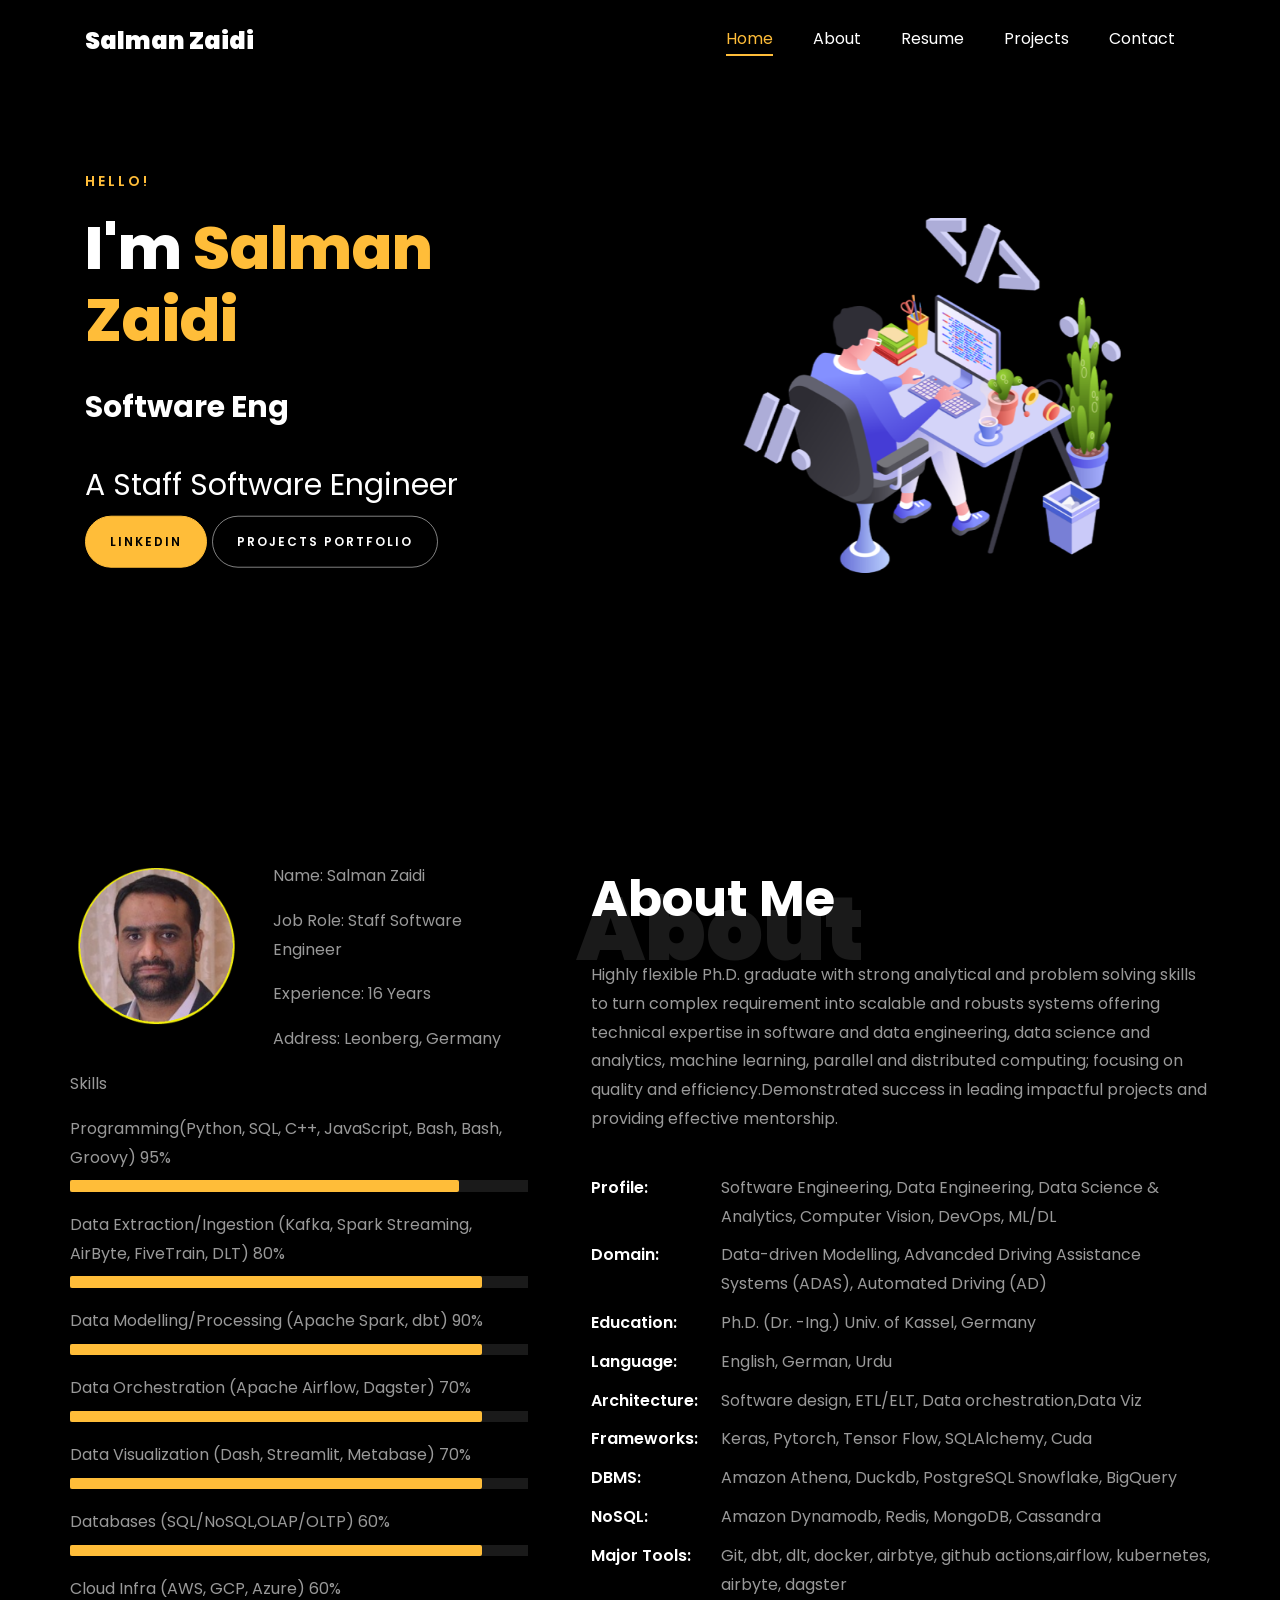
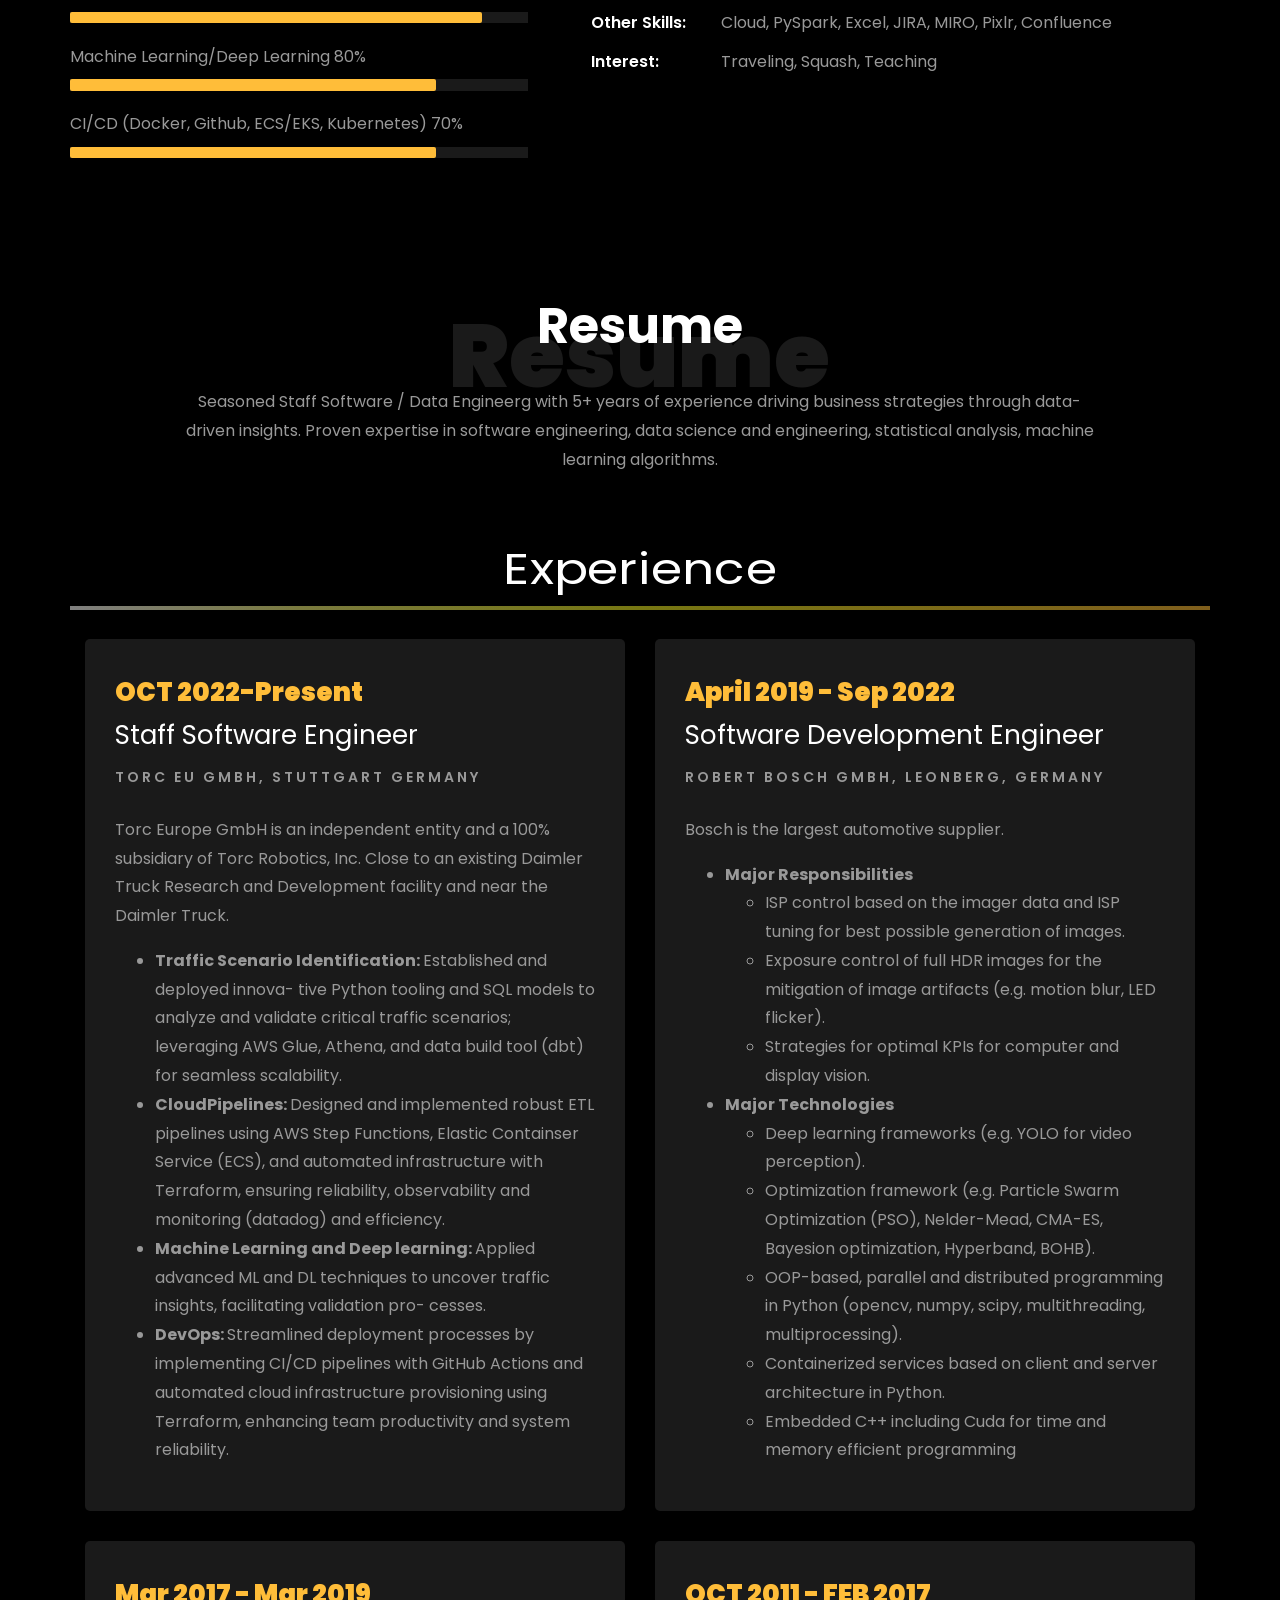
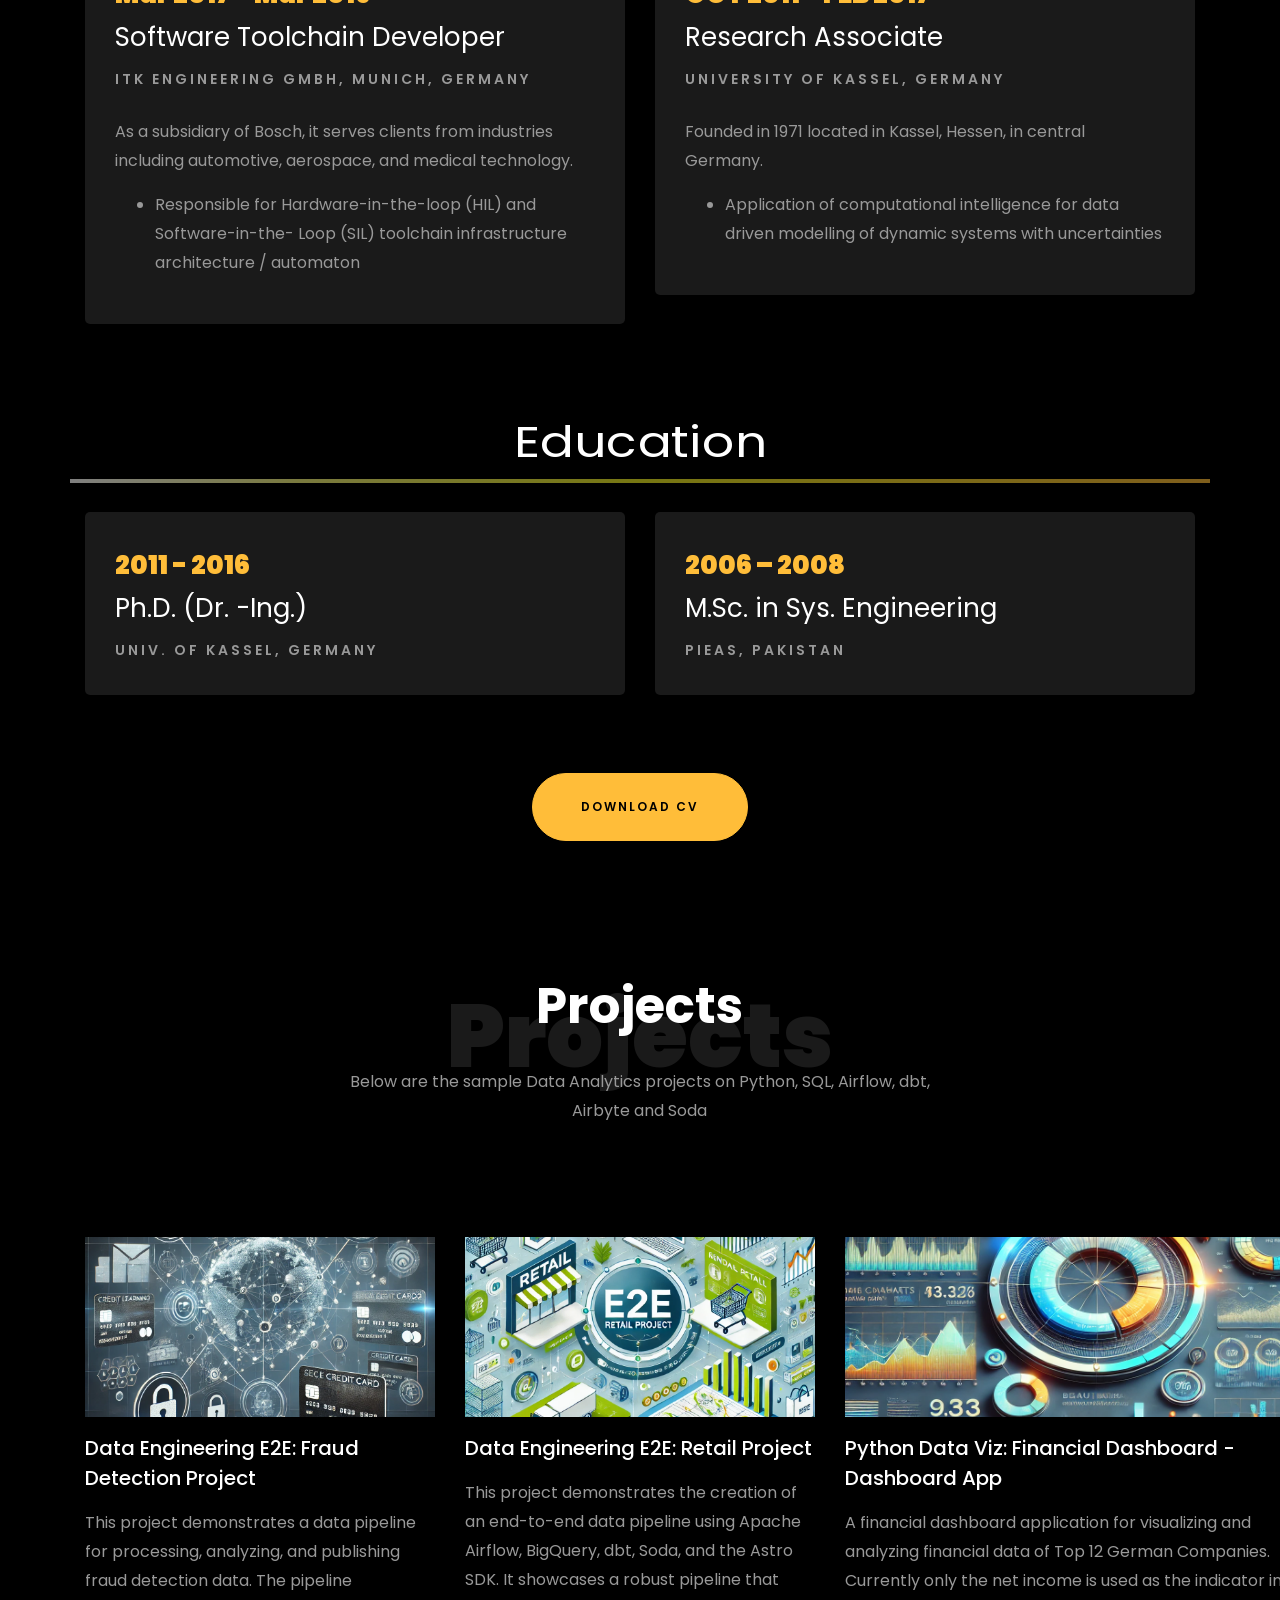
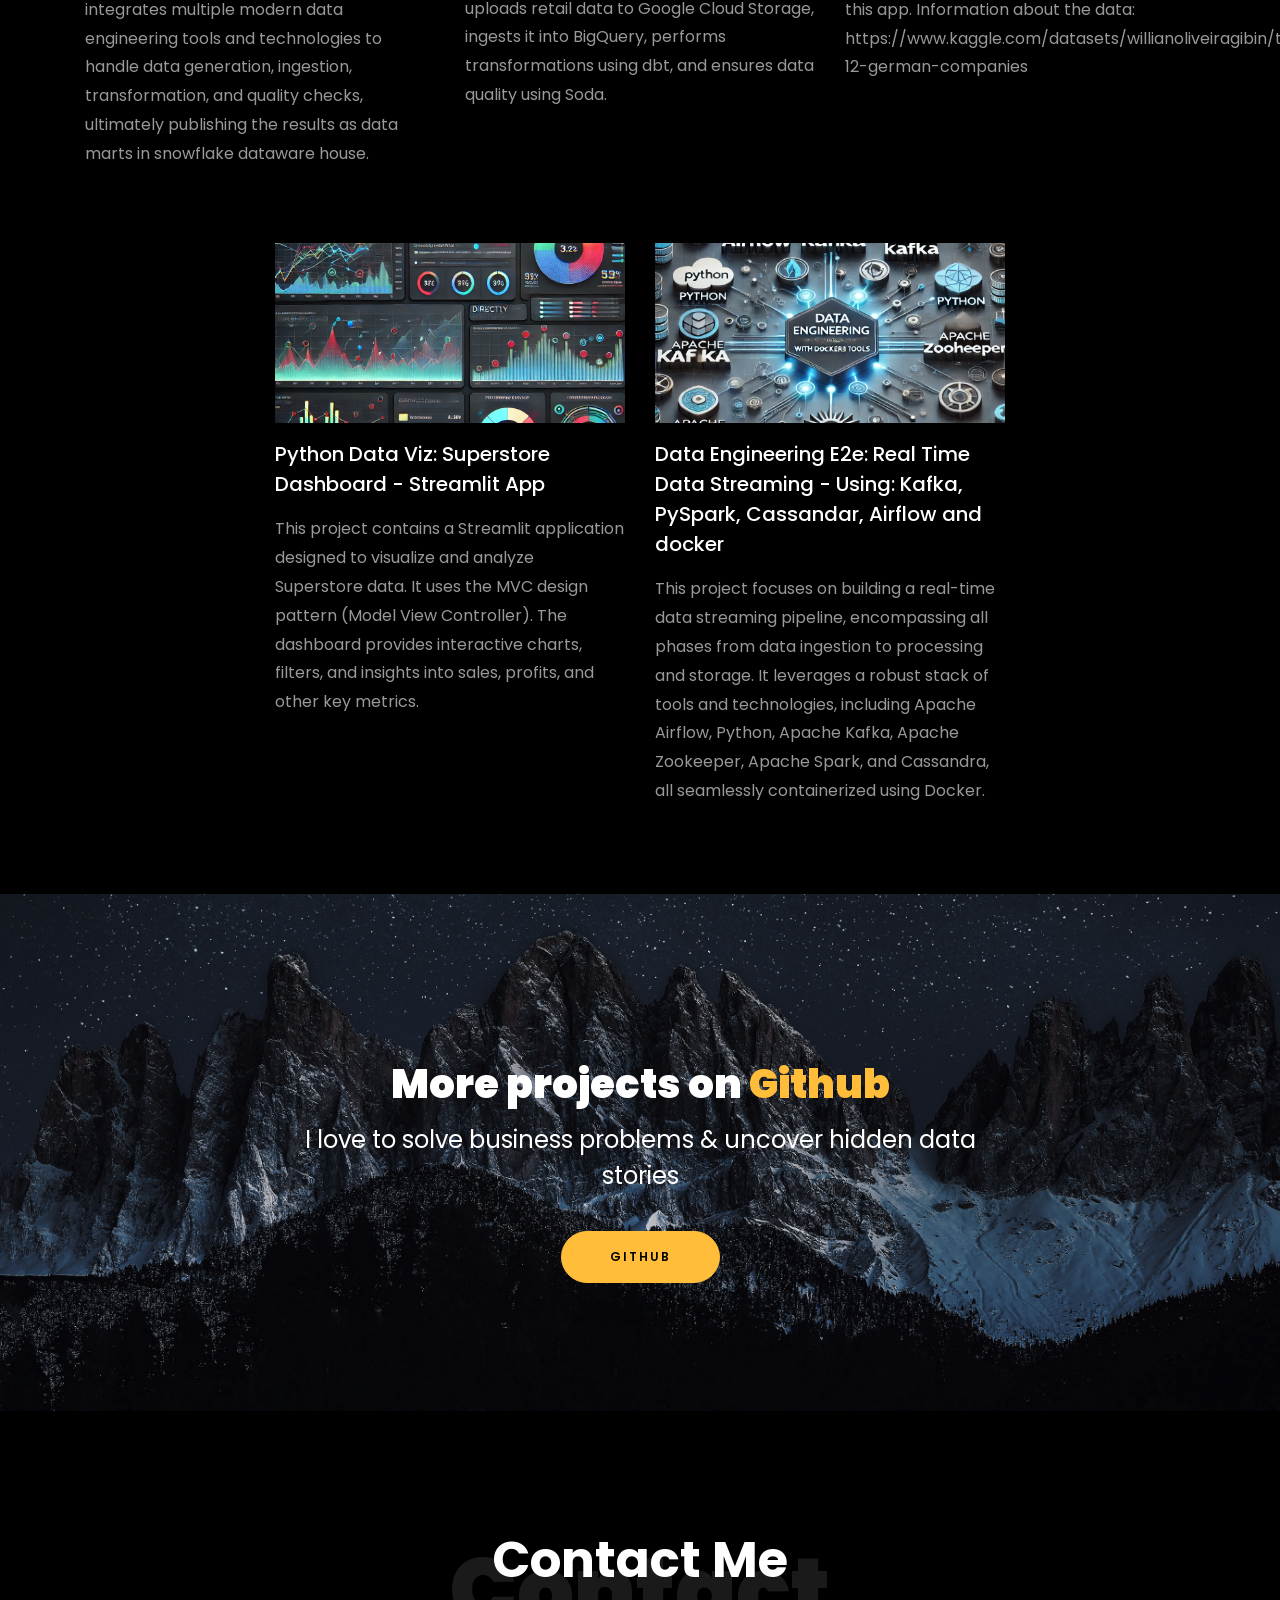
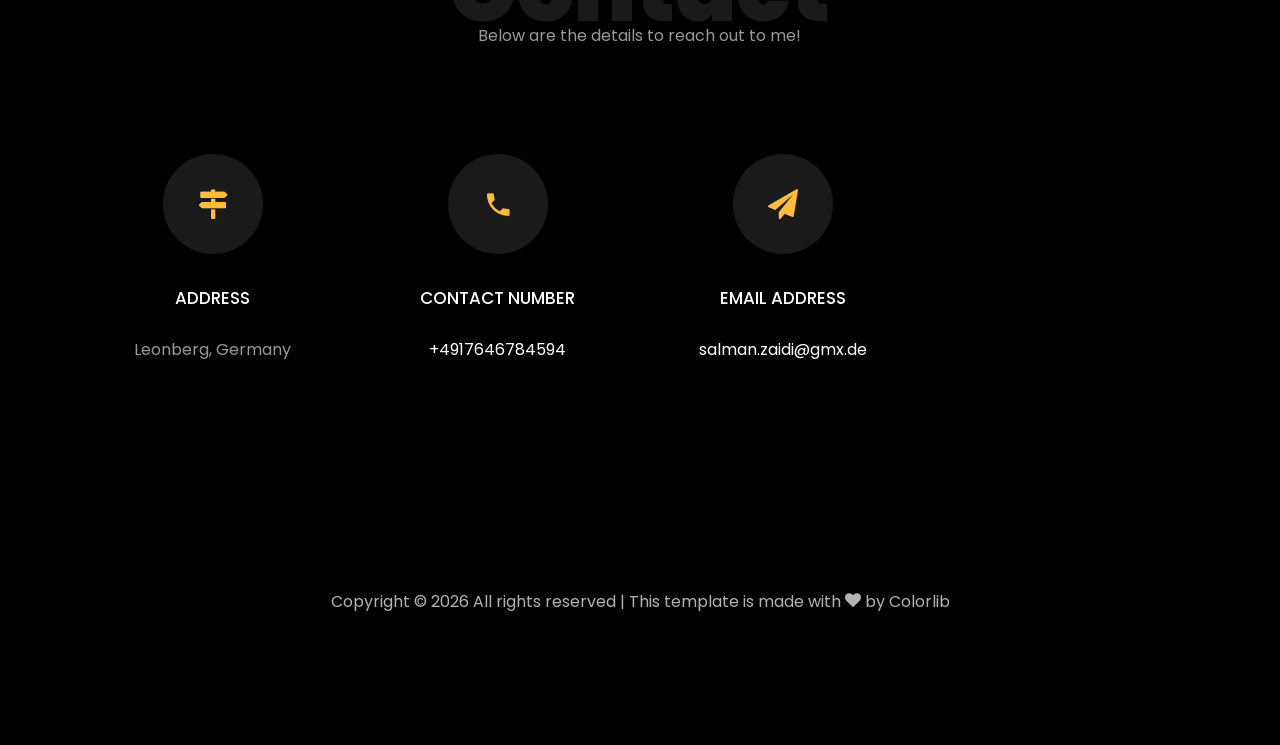
==== index.html @ 1f2c1cd5 "feat: initial commit" ====
<!DOCTYPE html>
<html lang="en">

<head>
	<title>Salman Zaidi Portfolio</title>
	<meta charset="utf-8">
	<meta name="viewport" content="width=device-width, initial-scale=1, shrink-to-fit=no">

	<link href="https://fonts.googleapis.com/css?family=Poppins:100,200,300,400,500,600,700,800,900" rel="stylesheet">

	<link rel="stylesheet" href="css/open-iconic-bootstrap.min.css">
	<link rel="stylesheet" href="css/animate.css">

	<link rel="stylesheet" href="css/owl.carousel.min.css">
	<link rel="stylesheet" href="css/owl.theme.default.min.css">
	<link rel="stylesheet" href="css/magnific-popup.css">

	<link rel="stylesheet" href="css/aos.css">

	<link rel="stylesheet" href="css/ionicons.min.css">

	<link rel="stylesheet" href="css/flaticon.css">
	<link rel="stylesheet" href="css/icomoon.css">
	<link rel="stylesheet" href="css/style.css">



	<style>
		/*======================================
//--//-->   ABOUT
======================================*/

		.about-mf .box-shadow-full {
			padding-top: 4rem;
			padding-bottom: 4rem;
		}

		.about-mf .about-img {
			margin-bottom: 2rem;
		}

		.about-mf .about-img img {
			margin-left: 10px;
		}


		.skill-mf .progress {
			/* background-color: #cde1f8; */
			margin: .5rem 0 1.2rem 0;
			border-radius: 0;
			height: .7rem;
		}

		.skill-mf .progress .progress-bar {
			height: .7rem;
			background-color: #ffbd39;
		}


		/* Animation styles */
		#typing-animation {
			position: relative;
			font-size: 30px;
			font-weight: bold;
			color: rgb(255, 255, 255);
			overflow: hidden;
			white-space: nowrap;
			animation: typing 3s steps(20, end) infinite;
		}

		#typing-animation:before {
			content: "";
			/* position: absolute; */
			top: 0;
			left: 0;
			width: 0;
			height: 100%;
			background-color: #ccc;
			animation: typing-cursor 0.5s ease-in-out infinite;
		}

		@keyframes typing {
			from {
				width: 0;
			}

			to {
				width: 100%;
			}
		}

		@keyframes typing-cursor {
			from {
				width: 5px;
			}

			to {
				width: 0;
			}
		}


		/* project image zoom effect */

		.zoom-effect {
			overflow: hidden;
			transition: transform 0.3s ease-out;
		}

		.zoom-effect:hover {
			transform: scale(1.1);
		}
	</style>


</head>

<body data-spy="scroll" data-target=".site-navbar-target" data-offset="300">


	<nav class="navbar navbar-expand-lg navbar-dark ftco_navbar ftco-navbar-light site-navbar-target" id="ftco-navbar">
		<div class="container">
			<a class="navbar-brand" href="index.html">Salman Zaidi</a>
			<button class="navbar-toggler js-fh5co-nav-toggle fh5co-nav-toggle" type="button" data-toggle="collapse"
				data-target="#ftco-nav" aria-controls="ftco-nav" aria-expanded="false" aria-label="Toggle navigation">
				<span class="oi oi-menu"></span> Menu
			</button>

			<div class="collapse navbar-collapse" id="ftco-nav">
				<ul class="navbar-nav nav ml-auto">
					<li class="nav-item"><a href="#home-section" class="nav-link"><span>Home</span></a></li>
					<li class="nav-item"><a href="#about-section" class="nav-link"><span>About</span></a></li>
					<li class="nav-item"><a href="#resume-section" class="nav-link"><span>Resume</span></a></li>
					<li class="nav-item"><a href="#project-section" class="nav-link"><span>Projects</span></a></li>
					<li class="nav-item"><a href="#contact-section" class="nav-link"><span>Contact</span></a></li>
				</ul>
			</div>
		</div>
	</nav>
	<section id="home-section" class="hero">
		<div class="home-slider  owl-carousel">
			<div class="slider-item ">
				<div class="overlay"></div>
				<div class="container">
					<div class="row d-md-flex no-gutters slider-text align-items-end justify-content-end"
						data-scrollax-parent="true">
						<div class="one-third js-fullheight order-md-last img"
							style="background-image:url(images/bg_1.png);">
							<div class="overlay"></div>
						</div>
						<div class="one-forth d-flex  align-items-center ftco-animate"
							data-scrollax=" properties: { translateY: '70%' }">
							<div class="text">
								<span class="subheading">Hello!</span>
								<h1 class="mb-4 mt-3">I'm <span>Salman Zaidi</span></h1>

								<!-- Element to contain animated typing -->
								<span id="typing-animation"></span>

								<script>

									// Initialize the typing animation
									const typingAnimationElement = document.getElementById('typing-animation');

									// Create an array of typing text
									const typingTexts = [
										'Software Engineer  ',
										'Data Engineer      ',
										'Data Scientist     ',
									];

									// Create a function to display the typing animation for a given text
									function playTypingAnimation(text) {
										// Loop through each character and add it to the element
										for (let i = 0; i < text.length; i++) {
											setTimeout(() => {
												typingAnimationElement.textContent += text[i];
											}, i * 200); // Increase the delay to slow down the typing animation
										}

										// Once the animation is complete, reset the text and start over
										setTimeout(() => {
											typingAnimationElement.textContent = '';
											playTypingAnimation(typingTexts[(typingTexts.indexOf(text) + 1) % typingTexts.length]);
										}, text.length * 200);
									}

									// Start the typing animation loop
									playTypingAnimation(typingTexts[0]);

								</script>

								<br>
								<br>
								<h2>A Staff Software Engineer</h2>
								<!-- <h2 class="d-flex" style="margin-bottom: 0">With over 5 years of experience</h2> -->
								<!-- <br> -->
								<p><a href="https://linkedin.com/in/dr-zaidi" class="btn btn-primary py-3 px-4"
										target="_blank" rel="noopener noreferrer">Linkedin</a>
									<a href="https://github.com/drsshz"
										class="btn btn-white btn-outline-white py-3 px-4" target="_blank"
										rel="noopener noreferrer">Projects Portfolio</a>
								<p>
							</div>
						</div>
					</div>
				</div>
			</div>
		</div>
	</section>



	<section class="ftco-about img ftco-section ftco-no-pb" id="about-section">
		<div class="container">
			<div class="row">
				<div class="row d-flex align-items-stretch">
					<!-- <div class="row d-flex"> -->
					<div class="col-md-6 col-lg-5 d-flex">
						<div class="img-about img d-flex align-items-stretch">
							<div class="overlay">
								<div class="row">
									<div class="col-sm-6 col-md-5">
										<div class="about-img">
											<img src="images/about-me.png" class="img-fluid rounded b-shadow-a" alt="">
										</div>
									</div>
									<!-- Details next to profile image -->
									<div class="col-sm-6 col-md-7">
										<div class="about-info">
											<p><span class="title-s">Name: </span> <span>Salman Zaidi</span></p>
											<p><span class="title-s">Job Role: </span> <span>Staff Software
													Engineer</span>
											</p>
											<p><span class="title-s">Experience: </span> <span>16 Years</span>
											</p>
											<p><span class="title-s">Address: </span> <span>Leonberg, Germany</span></p>
										</div>
									</div>
								</div>

								<div class="skill-mf">
									<p class="title-s">Skills</p>

									<span>Programming(Python, SQL, C++, JavaScript, Bash, Bash, Groovy)</span> <span
										class="pull-right">95%</span>
									<div class="progress">
										<div class="progress-bar" role="progressbar" style="width: 85%"
											aria-valuenow="95" aria-valuemin="0" aria-valuemax="100"></div>
									</div>
									<span>Data Extraction/Ingestion (Kafka, Spark Streaming, AirByte, FiveTrain,
										DLT)</span> <span class="pull-right">80%</span>
									<div class="progress">
										<div class="progress-bar" role="progressbar" style="width: 90%"
											aria-valuenow="80" aria-valuemin="0" aria-valuemax="100"></div>
									</div>
									<span>Data Modelling/Processing (Apache Spark, dbt)</span> <span
										class="pull-right">90%</span>
									<div class="progress">
										<div class="progress-bar" role="progressbar" style="width: 90%"
											aria-valuenow="90" aria-valuemin="0" aria-valuemax="100"></div>
									</div>
									<span>Data Orchestration (Apache Airflow, Dagster)</span> <span
										class="pull-right">70%</span>
									<div class="progress">
										<div class="progress-bar" role="progressbar" style="width: 90%"
											aria-valuenow="70" aria-valuemin="0" aria-valuemax="100"></div>
									</div>
									<span>Data Visualization (Dash, Streamlit, Metabase)</span> <span
										class="pull-right">70%</span>
									<div class="progress">
										<div class="progress-bar" role="progressbar" style="width: 90%"
											aria-valuenow="70" aria-valuemin="0" aria-valuemax="100"></div>
									</div>
									<span>Databases (SQL/NoSQL,OLAP/OLTP)</span> <span class="pull-right">60%</span>
									<div class="progress">
										<div class="progress-bar" role="progressbar" style="width: 90%"
											aria-valuenow="60" aria-valuemin="0" aria-valuemax="100"></div>
									</div>
									<span>Cloud Infra (AWS, GCP, Azure)</span> <span class="pull-right">60%</span>
									<div class="progress">
										<div class="progress-bar" role="progressbar" style="width: 90%"
											aria-valuenow="60" aria-valuemin="0" aria-valuemax="100"></div>
									</div>
									<span>Machine Learning/Deep Learning</span> <span class="pull-right">80%</span>
									<div class="progress">
										<div class="progress-bar" role="progressbar" style="width: 80%"
											aria-valuenow="80" aria-valuemin="0" aria-valuemax="100"></div>
									</div>
									<span>CI/CD (Docker, Github, ECS/EKS, Kubernetes)</span> <span
										class="pull-right">70%</span>
									<div class="progress">
										<div class="progress-bar" role="progressbar" style="width: 80%"
											aria-valuenow="70" aria-valuemin="0" aria-valuemax="100"></div>
									</div>
								</div>
							</div>
						</div>
					</div>

					<div class="col-md-6 col-lg-7 pl-lg-5 pb-5">
						<div class="row justify-content-start pb-3">
							<div class="col-md-12 heading-section ftco-animate">

								<h1 class="big">About</h1>
								<h2 class="mb-4">About Me</h2>
								<p> Highly flexible Ph.D. graduate with strong analytical and problem solving skills to
									turn complex requirement into scalable and robusts systems offering technical
									expertise in software and data engineering, data science and analytics, machine
									learning, parallel and distributed computing; focusing on quality and
									efficiency.Demonstrated success in leading impactful projects and providing
									effective
									mentorship.
								</p>
								<ul class="about-info mt-4 px-md-0 px-2">
									<li class="d-flex"><span>Profile:</span> <span>Software Engineering, Data
											Engineering, Data Science &amp; Analytics, Computer Vision, DevOps,
											ML/DL</span>
									</li>
									<li class="d-flex"><span>Domain:</span> <span>Data-driven Modelling, Advancded
											Driving
											Assistance Systems (ADAS), Automated Driving (AD)
										</span></li>
									<li class="d-flex"><span>Education:</span> <span>Ph.D. (Dr. -Ing.)
											Univ. of Kassel, Germany</span></li>
									<li class="d-flex"><span>Language:</span> <span>English, German, Urdu</span></li>
									<li class="d-flex"><span>Architecture:</span> <span>Software design, ETL/ELT, Data
											orchestration,Data Viz</span></li>
									<li class="d-flex"><span>Frameworks:</span> <span>Keras, Pytorch, Tensor Flow,
											SQLAlchemy, Cuda
										</span></li>
									<li class="d-flex"><span>DBMS:</span> <span>Amazon Athena, Duckdb, PostgreSQL
											Snowflake, BigQuery</span></li>
									<li class="d-flex"><span>NoSQL:</span> <span>Amazon Dynamodb, Redis, MongoDB,
											Cassandra</span></li>
									<li class="d-flex"><span>Major Tools:</span> <span>Git, dbt, dlt, docker, airbtye,
											github actions,airflow, kubernetes, airbyte, dagster</span></li>
									<li class="d-flex"><span>Other Skills:</span> <span>Cloud, PySpark, Excel,
											JIRA, MIRO, Pixlr, Confluence</span></li>
									<li class="d-flex"><span>Interest:</span> <span>Traveling, Squash, Teaching</span>
									</li>
								</ul>
							</div>
						</div>


						<!-- <div class="counter-wrap ftco-animate d-flex mt-md-3">
							<div class="text">
								<p class="mb-4">
									<span class="number" data-number="30">0</span> <span>+</span>
									<span>&nbsp; Projects completed</span>
								</p>
								<p><a href="https://www.linkedin.com/in/rishabhnmishra/"
										class="btn btn-primary py-3 px-3">LinkedIn</a></p>
							</div>
						</div> -->
					</div>
				</div>
			</div>
		</div>
	</section>




	<section class="ftco-section ftco-no-pb" id="resume-section">
		<div class="container">
			<div class="row justify-content-center pb-5">
				<div class="col-md-10 heading-section text-center ftco-animate">
					<h1 class="big big-2">Resume</h1>
					<h2 class="mb-4">Resume</h2>
					<p>Seasoned Staff Software / Data Engineerg with 5+ years of experience driving business strategies
						through
						data-driven insights. Proven expertise in software engineering, data science and engineering,
						statistical analysis, machine learning algorithms.</p>
				</div>
			</div>

			<div class="row">
				<h1 class="big-4">Experience</h1>
				<div class="underline"></div>
			</div>
			<br>

			<div class="row">
				<div class="col-md-6">
					<div class="resume-wrap ftco-animate">
						<span class="date">OCT 2022-Present</span>
						<h2>Staff Software Engineer</h2>
						<span class="position">Torc EU GmbH, Stuttgart Germany</span>
						<p class="mt-4"> Torc Europe GmbH is an independent entity and a 100% subsidiary of Torc
							Robotics, Inc. Close to an existing Daimler Truck Research and Development facility and near
							the Daimler Truck.
						<ul>
							<li><span class="experience-bpt">Traffic Scenario Identification: </span> Established and
								deployed innova- tive Python tooling and SQL models to analyze and validate critical
								traffic scenarios; leveraging AWS Glue, Athena, and data build tool (dbt) for seamless
								scalability.</li>
							<li><span class="experience-bpt">CloudPipelines: </span>Designed and implemented robust ETL
								pipelines using AWS Step Functions, Elastic Containser Service (ECS), and automated
								infrastructure with Terraform, ensuring reliability, observability and monitoring
								(datadog) and efficiency.
							</li>
							<li><span class="experience-bpt">Machine Learning and Deep learning: </span> Applied
								advanced ML and DL techniques to uncover traffic insights, facilitating validation pro-
								cesses.</li>
							<li><span class="experience-bpt">DevOps: </span> Streamlined deployment processes by
								implementing CI/CD pipelines with GitHub Actions and automated cloud infrastructure
								provisioning using Terraform, enhancing team productivity and system reliability.</li>
						</ul>
						</p>
					</div>

				</div>

				<div class="col-md-6">
					<div class="resume-wrap ftco-animate">
						<span class="date">April 2019 - Sep 2022</span>
						<h2>Software Development Engineer</h2>
						<span class="position">Robert Bosch GmbH, Leonberg, Germany</span>
						<p class="mt-4">Bosch is the largest automotive supplier.
						<ul>
							<li><span class="experience-bpt">Major Responsibilities</span>
								<ul>
									<li>ISP control based on the imager data and ISP tuning for best possible generation
										of images.</li>
									<li>Exposure control of full HDR images for the mitigation of image artifacts (e.g.
										motion blur, LED flicker).</li>
									<li>Strategies for optimal KPIs for computer and display vision.</li>
								</ul>
							</li>
							<li><span class="experience-bpt">Major Technologies</span>
								<ul>
									<li>Deep learning frameworks (e.g. YOLO for video perception).</li>
									<li>Optimization framework (e.g. Particle Swarm Optimization (PSO), Nelder-Mead,
										CMA-ES, Bayesion optimization, Hyperband, BOHB).</li>
									<li>OOP-based, parallel and distributed programming in Python (opencv, numpy, scipy,
										multithreading, multiprocessing).</li>
									<li>Containerized services based on client and server architecture in Python.</li>
									<li>Embedded C++ including Cuda for time and memory efficient programming</li>
								</ul>
							</li>
						</ul>
						</p>
					</div>
				</div>
				<div class="col-md-6">
					<div class="resume-wrap ftco-animate">
						<span class="date">Mar 2017 - Mar 2019</span>
						<h2>Software Toolchain Developer</h2>
						<span class="position">ITK Engineering GmbH, Munich, Germany</span>
						<p class="mt-4">As a subsidiary of Bosch, it serves clients from industries including
							automotive, aerospace, and medical technology.
						<ul>
							<li>Responsible for Hardware-in-the-loop (HIL) and Software-in-the- Loop (SIL) toolchain
								infrastructure architecture / automaton
							</li>
						</ul>
						</p>
					</div>
				</div>
				<div class="col-md-6">
					<div class="resume-wrap ftco-animate">
						<span class="date"> OCT 2011 - FEB 2017</span>
						<h2>Research Associate</h2>
						<span class="position">University of Kassel, Germany</span>
						<p class="mt-4">Founded in 1971 located in Kassel, Hessen, in central Germany.
						<ul>
							<li> Application of computational intelligence for data driven modelling of dynamic systems
								with uncertainties
							</li>
						</ul>
						</p>
					</div>
				</div>
			</div>

			<br>
			<br>

			<div class="row">
				<h1 class="big-4">Education</h1>
				<div class="underline"></div>
			</div>
			<br>

			<div class="row">
				<div class="col-md-6">
					<div class="resume-wrap ftco-animate">
						<span class="date">2011 - 2016</span>
						<h2>Ph.D. (Dr. -Ing.)</h2>
						<span class="position">Univ. of Kassel, Germany</span>
					</div>
				</div>

				<div class="col-md-6">
					<div class="resume-wrap ftco-animate">
						<span class="date">2006 – 2008</span>
						<h2>M.Sc. in Sys. Engineering</h2>
						<span class="position">PIEAS, Pakistan</span>
					</div>
				</div>
			</div>

			<div class="row justify-content-center mt-5">
				<div class="col-md-6 text-center ftco-animate">
					<p><a href="https://drive.google.com/file/d/18Cs1018OanDkmJ73_xIvfbAInnHNqr6z/view?usp=drive_link"
							class="btn btn-primary py-4 px-5" target="_blank" rel="noopener noreferrer">Download CV</a>
					</p>
				</div>
			</div>
		</div>
	</section>



	<section class="ftco-section" id="project-section">
		<div class="container">
			<div class="row justify-content-center mb-5 pb-5">
				<div class="col-md-7 heading-section text-center ftco-animate">
					<h1 class="big big-2">Projects</h1>
					<h2 class="mb-4">Projects</h2>
					<p>Below are the sample Data Analytics projects on Python, SQL, Airflow, dbt, Airbyte and Soda</p>
				</div>
			</div>
			<div class="row d-flex">
				<div class="col-md-4 d-flex ftco-animate">
					<div class="blog-entry justify-content-end">
						<a href="https://github.com/drsshz/e2e_fraud_transactions_detection" target="_blank"
							rel="noopener noreferrer" class="block-20 zoom-effect"
							style="background-image: url('images/proj_1.jpg');">
						</a>
						<div class="text mt-3 float-right d-block">

							<h3 class="heading"><a target="_blank" rel="noopener noreferrer"
									href="https://github.com/drsshz/e2e_fraud_transactions_detection">Data Engineering
									E2E: Fraud Detection Project</a></h3>
							<p>This project demonstrates a data pipeline for processing, analyzing, and publishing fraud
								detection data. The pipeline integrates multiple modern data engineering tools and
								technologies to handle data generation, ingestion, transformation, and quality checks,
								ultimately publishing the results as data marts in snowflake dataware house.</p>
						</div>
					</div>
				</div>
				<div class="col-md-4 d-flex ftco-animate">
					<div class="blog-entry justify-content-end">
						<a target="_blank" rel="noopener noreferrer" href="https://github.com/drsshz/e2e_retail_project"
							class="block-20 zoom-effect" style="background-image: url('images/proj_2.jpg');">
						</a>
						<div class="text mt-3 float-right d-block">

							<h3 class="heading"><a target="_blank" rel="noopener noreferrer"
									href="https://github.com/drsshz/e2e_retail_project">Data Engineering E2E: Retail
									Project</a></h3>
							<p>This project demonstrates the creation of an end-to-end data pipeline using Apache
								Airflow, BigQuery, dbt, Soda, and the Astro SDK. It showcases a robust pipeline that
								uploads retail data to Google Cloud Storage, ingests it into BigQuery, performs
								transformations using dbt, and ensures data quality using Soda.
							</p>
						</div>
					</div>
				</div>
				<div class="col-md-4 d-flex ftco-animate">
					<div class="blog-entry">
						<a target="_blank" rel="noopener noreferrer" href="https://github.com/drsshz/dash_dashboard"
							class="block-20 zoom-effect" style="background-image: url('images/proj_3.jpg');">
						</a>
						<div class="text mt-3 float-right d-block">

							<h3 class="heading"><a target="_blank" rel="noopener noreferrer"
									href="https://github.com/drsshz/dash_dashboard">Python Data Viz: Financial Dashboard
									- Dashboard App
								</a></h3>
							<p>A financial dashboard application for visualizing and analyzing financial data of Top 12
								German Companies. Currently only the net income is used as the indicator in this app.
								Information about the data:
								https://www.kaggle.com/datasets/willianoliveiragibin/top-12-german-companies</p>
						</div>
					</div>
				</div>
			</div>
			<br>
			<!-- added justify-content-center to center align the last two projects -->
			<div class="row d-flex justify-content-center">
				<div class="col-md-4 d-flex ftco-animate">
					<div class="blog-entry justify-content-end">
						<a target="_blank" rel="noopener noreferrer"
							href="https://github.com/drsshz/streamlit_dashboard" class="block-20 zoom-effect"
							style="background-image: url('images/proj_4.jpg');">
						</a>
						<div class="text mt-3 float-right d-block">

							<h3 class="heading"><a target="_blank" rel="noopener noreferrer"
									href="https://github.com/drsshz/streamlit_dashboard"> Python Data Viz: Superstore
									Dashboard - Streamlit App</a></h3>
							<p>This project contains a Streamlit application designed to visualize and analyze
								Superstore data. It uses the MVC design pattern (Model View Controller). The dashboard
								provides interactive charts, filters, and insights into sales, profits, and other key
								metrics.</p>
						</div>
					</div>
				</div>
				<div class="col-md-4 d-flex ftco-animate">
					<div class="blog-entry justify-content-end">
						<a target="_blank" rel="noopener noreferrer" href="https://github.com/drsshz/e2e_real_time_data_streaming"
							class="block-20 zoom-effect" style="background-image: url('images/proj_5.jpg');">
						</a>
						<div class="text mt-3 float-right d-block">

							<h3 class="heading"><a target="_blank" rel="noopener noreferrer"
									href="https://github.com/drsshz/e2e_real_time_data_streaming">Data Engineering E2e: Real Time Data Streaming - Using: Kafka, PySpark, Cassandar, Airflow and docker</a></h3>
							<p>This project focuses on building a real-time data streaming pipeline, encompassing all phases from data ingestion to processing and storage. It leverages a robust stack of tools and technologies, including Apache Airflow, Python, Apache Kafka, Apache Zookeeper, Apache Spark, and Cassandra, all seamlessly containerized using Docker.</p>
						</div>
					</div>
				</div>
			</div>
		</div>
	</section>

	<section class="ftco-section ftco-no-pt ftco-no-pb ftco-counter img" id="section-counter">
		<div class="container">
			<!-- <div class="row d-md-flex align-items-center">
				<div class="col-md d-flex justify-content-center counter-wrap ftco-animate">
					<div class="block-18">
						<div class="text">
							<strong class="number" data-number="20">0</strong>
							<span>Achievements</span>
						</div>
					</div>
				</div>
				<div class="col-md d-flex justify-content-center counter-wrap ftco-animate">
					<div class="block-18">
						<div class="text">
							<strong class="number" data-number="30">0</strong>
							<span>Projects</span>
						</div>
					</div>
				</div>
				<div class="col-md d-flex justify-content-center counter-wrap ftco-animate">
					<div class="block-18">
						<div class="text">
							<strong class="number" data-number="1000">0</strong>
							<span>Mentored Students</span>
						</div>
					</div>
				</div>
				<div class="col-md d-flex justify-content-center counter-wrap ftco-animate">
					<div class="block-18">
						<div class="text">
							<strong class="number" data-number="500">0</strong>
							<span>Cups of coffee</span>
						</div>
					</div>
				</div>
			</div> -->
		</div>

		<div class="ftco-section ftco-hireme img margin-top" style="background-image: url(images/bg_1.jpg)">
			<!-- <div class="container"> -->
			<div class="row justify-content-center">
				<div class="col-md-7 ftco-animate text-center">
					<h2>More projects on<span> Github </span> </h2>
					<div class="heading">
						<h4> I love to solve business problems &amp; uncover hidden data stories </h4>
						<br>
						<p><a target="_blank" rel="noopener noreferrer" href="https://github.com/drsshz/" class="btn btn-primary py-3 px-5">GitHub</a></p>
					</div>
				</div>
			</div>
			<!-- </div> -->
		</div>
	</section>



	<section class="ftco-section contact-section ftco-no-pb" id="contact-section">
		<div class="container">
			<div class="row justify-content-center mb-5 pb-3">
				<div class="col-md-7 heading-section text-center ftco-animate">
					<h1 class="big big-2">Contact</h1>
					<h2 class="mb-4">Contact Me</h2>
					<p>Below are the details to reach out to me!</p>
				</div>
			</div>

			<div class="row d-flex contact-info mb-5">
				<div class="col-md-6 col-lg-3 d-flex ftco-animate">
					<div class="align-self-stretch box p-4 text-center">
						<div class="icon d-flex align-items-center justify-content-center">
							<span class="icon-map-signs"></span>
						</div>
						<h3 class="mb-4">Address</h3>
						<p>Leonberg, Germany</p>
					</div>
				</div>
				<div class="col-md-6 col-lg-3 d-flex ftco-animate">
					<div class="align-self-stretch box p-4 text-center">
						<div class="icon d-flex align-items-center justify-content-center">
							<span class="icon-phone2"></span>
						</div>
						<h3 class="mb-4">Contact Number</h3>
						<p><a href="tel://004917646784594">+4917646784594 </a></p>
					</div>
				</div>
				<div class="col-md-6 col-lg-3 d-flex ftco-animate">
					<div class="align-self-stretch box p-4 text-center">
						<div class="icon d-flex align-items-center justify-content-center">
							<span class="icon-paper-plane"></span>
						</div>
						<h3 class="mb-4">Email Address</h3>
						<p><a href="mailto:salman.zaidi@gmx.de">salman.zaidi@gmx.de</a></p>
					</div>
				</div>
				<div class="col-md-6 col-lg-3 d-flex ftco-animate">
					<div class="align-self-stretch box p-4 text-center">
						<div class="icon d-flex align-items-center justify-content-center">
							<span class="icon-globe"></span>
						</div>
						<h3 class="mb-4">Download Resume</h3>
						<p><a target="_blank" rel="noopener noreferrer" class="btn btn-primary py-3 px-5" href="https://drive.google.com/file/d/18Cs1018OanDkmJ73_xIvfbAInnHNqr6z/view"">Download</a></p>
					</div>
				</div>
			</div>
	</section>




	<footer class="ftco-footer ftco-section">
		<div class="container">
			<div class="row">
				<div class="col-md-12 text-center">

					<p><!-- Link back to Colorlib can't be removed. Template is licensed under CC BY 3.0. -->
						Copyright &copy;
						<script>document.write(new Date().getFullYear());</script> All rights reserved | This template
						is made with <i class="icon-heart color-danger" aria-hidden="true"></i> by <a
							href="https://colorlib.com" target="_blank">Colorlib</a>
						<!-- Link back to Colorlib can't be removed. Template is licensed under CC BY 3.0. -->
					</p>
				</div>
			</div>
		</div>
	</footer>


	<!-- loader -->
	<div id="ftco-loader" class="show fullscreen"><svg class="circular" width="48px" height="48px">
			<circle class="path-bg" cx="24" cy="24" r="22" fill="none" stroke-width="4" stroke="#eeeeee" />
			<circle class="path" cx="24" cy="24" r="22" fill="none" stroke-width="4" stroke-miterlimit="10"
				stroke="#F96D00" />
		</svg></div>


	<script src="js/jquery.min.js"></script>
	<script src="js/jquery-migrate-3.0.1.min.js"></script>
	<script src="js/popper.min.js"></script>
	<script src="js/bootstrap.min.js"></script>
	<script src="js/jquery.easing.1.3.js"></script>
	<script src="js/jquery.waypoints.min.js"></script>
	<script src="js/jquery.stellar.min.js"></script>
	<script src="js/owl.carousel.min.js"></script>
	<script src="js/jquery.magnific-popup.min.js"></script>
	<script src="js/aos.js"></script>
	<script src="js/jquery.animateNumber.min.js"></script>
	<script src="js/scrollax.min.js"></script>

	<script src="js/main.js"></script>

</body>

</html>
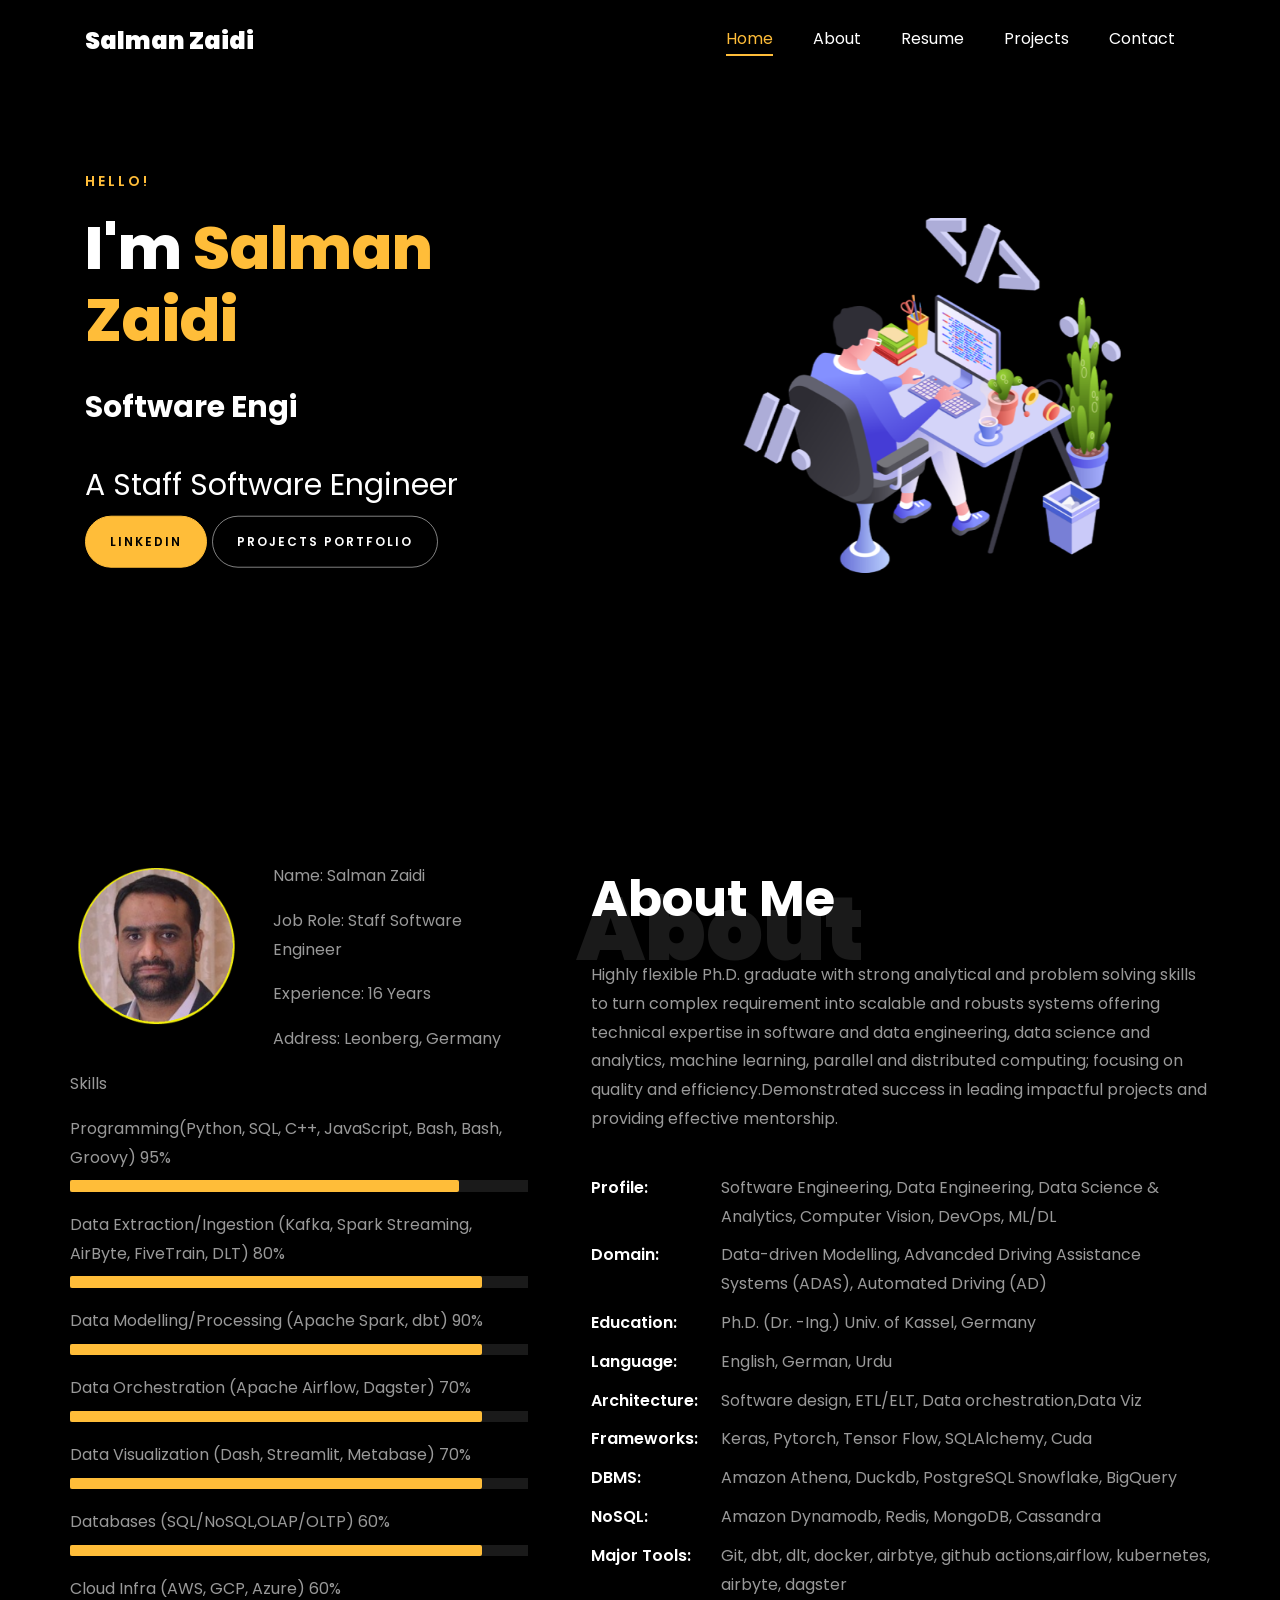
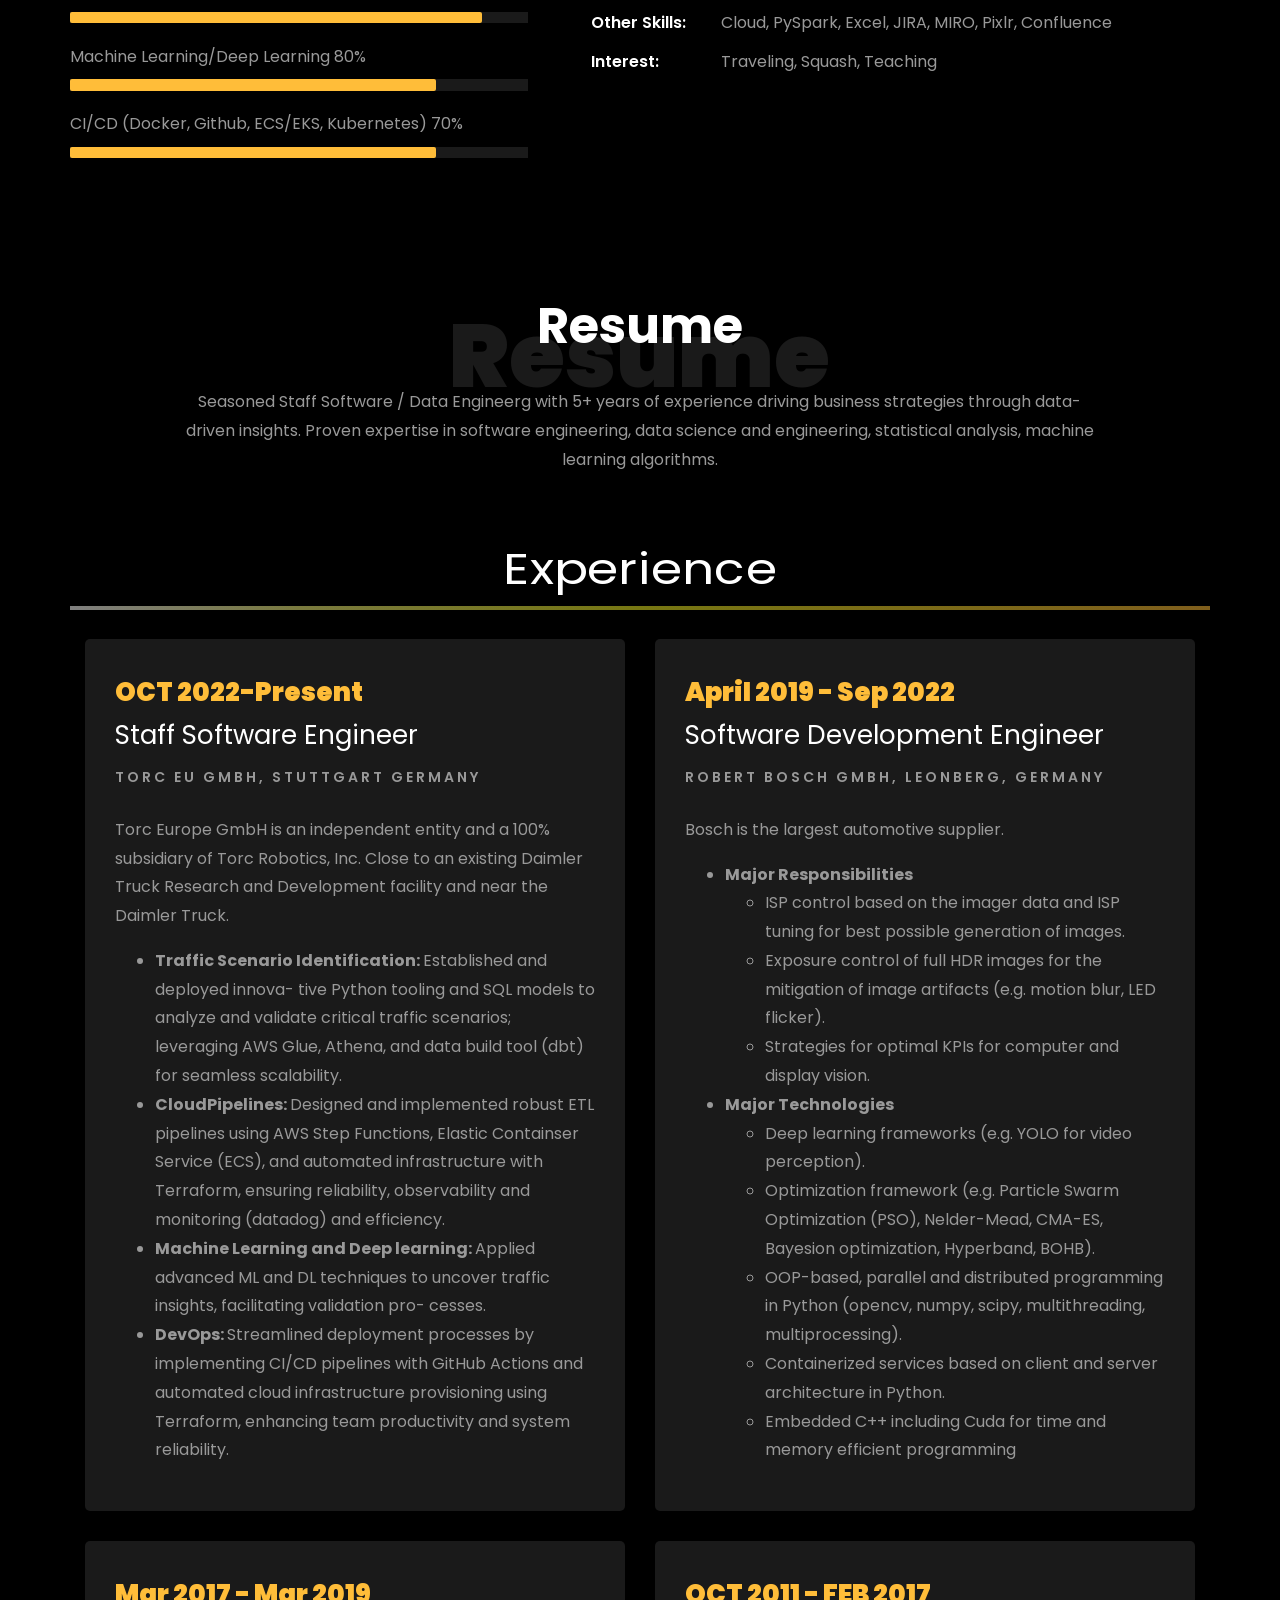
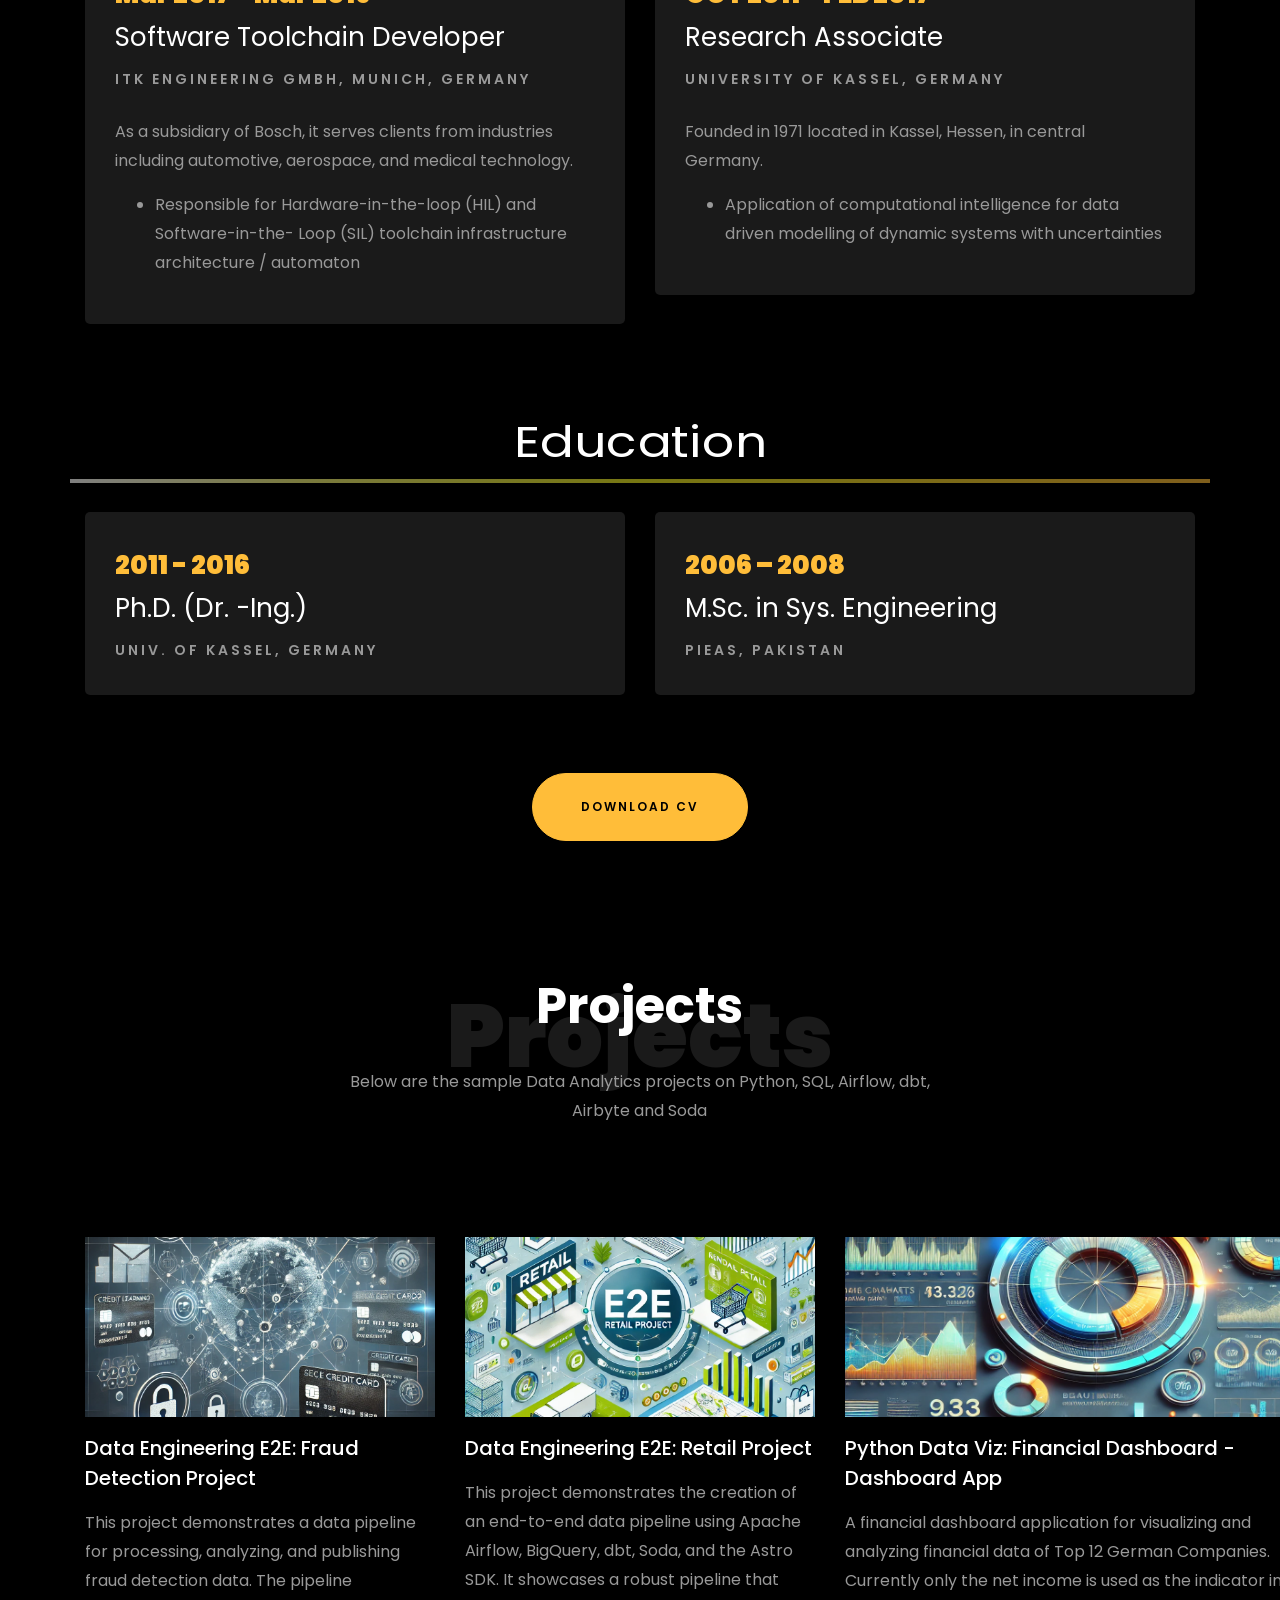
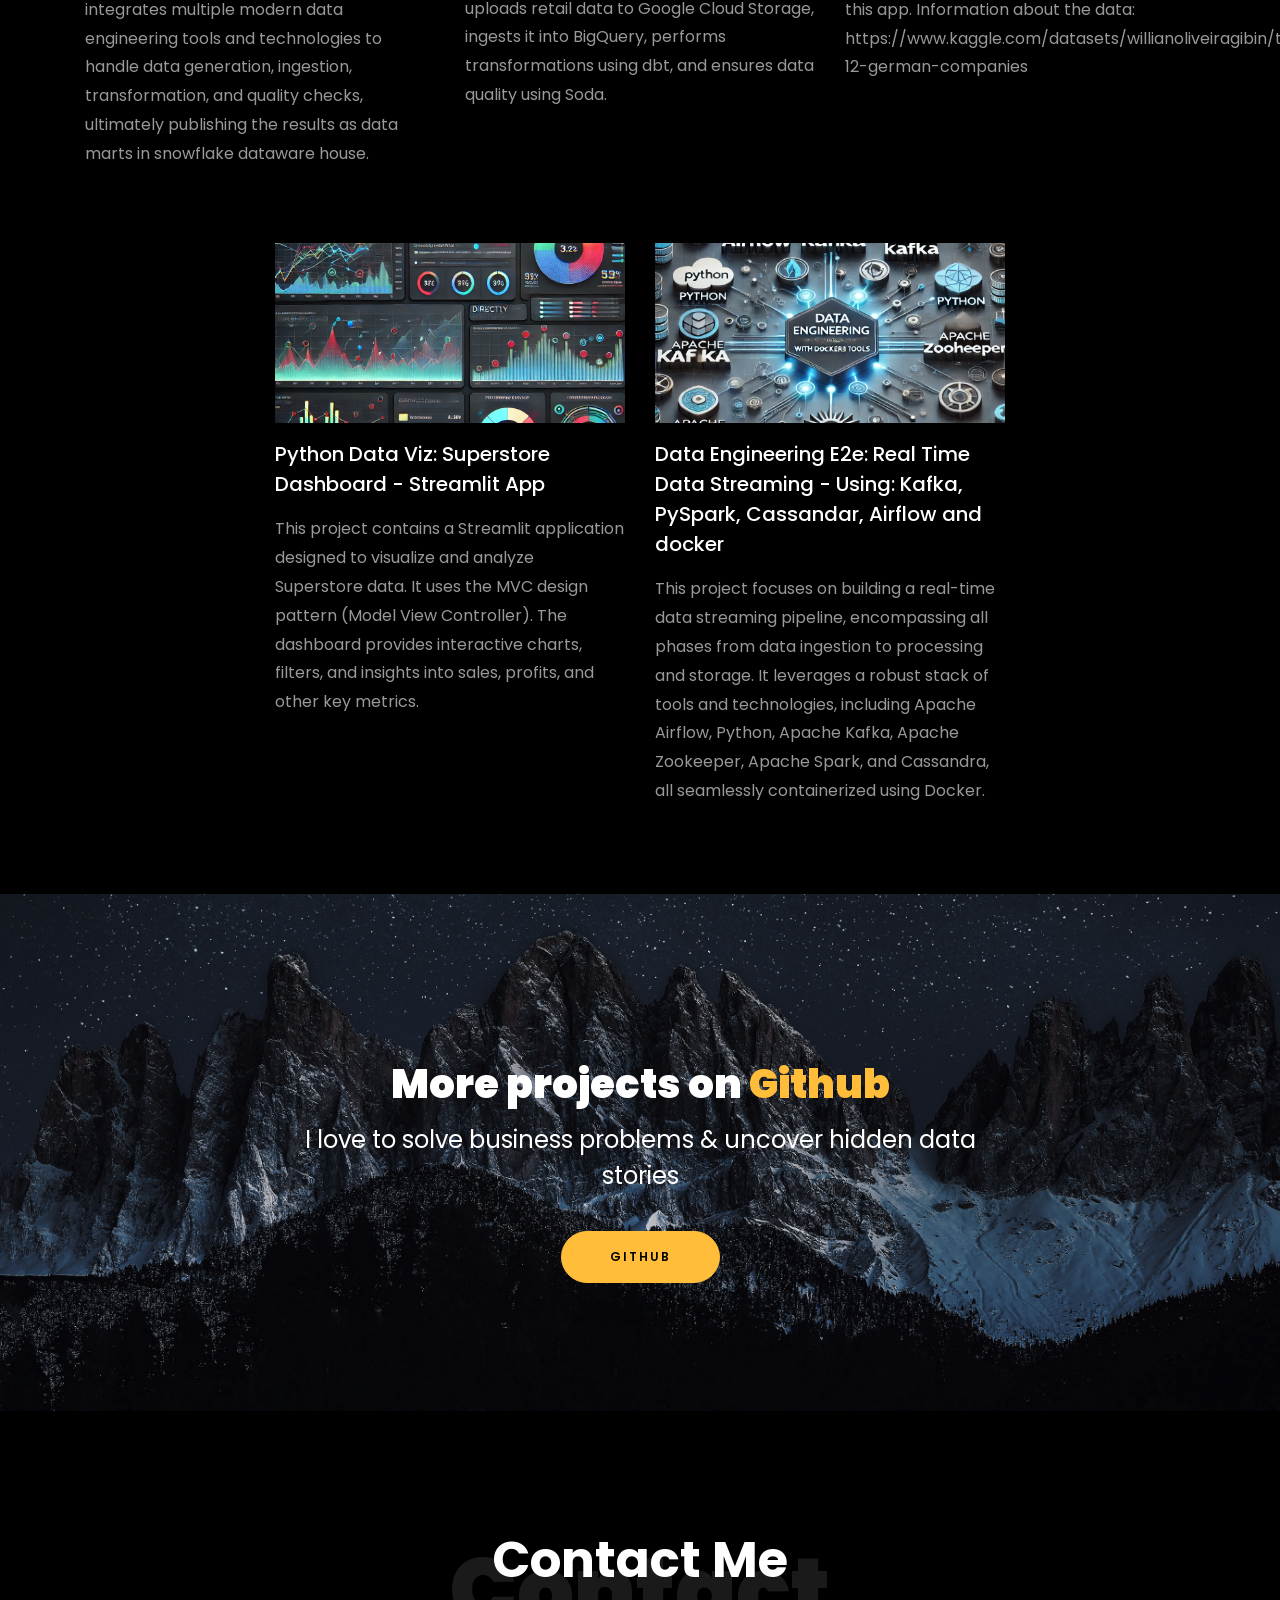
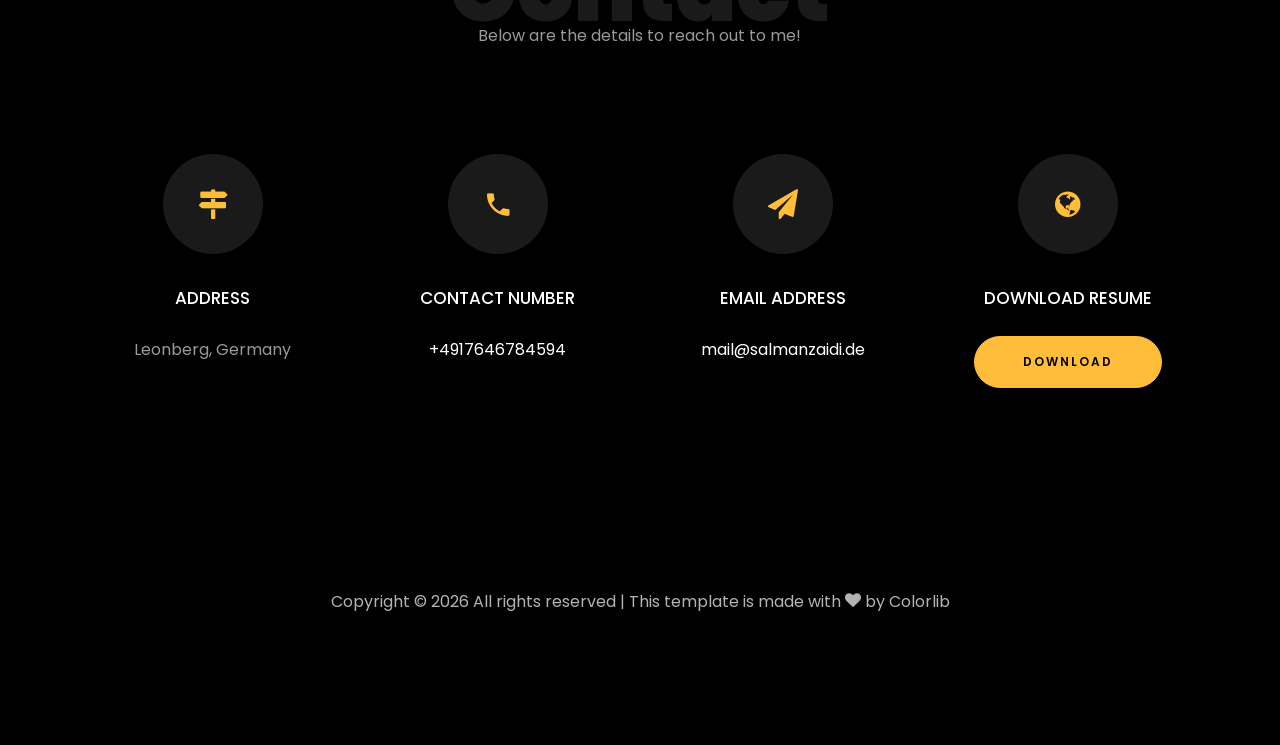
==== commit e4f15c05: "docs: portfolio updated" ====
--- a/index.html
+++ b/index.html
@@ -342,18 +342,6 @@
 								</ul>
 							</div>
 						</div>
-
-
-						<!-- <div class="counter-wrap ftco-animate d-flex mt-md-3">
-							<div class="text">
-								<p class="mb-4">
-									<span class="number" data-number="30">0</span> <span>+</span>
-									<span>&nbsp; Projects completed</span>
-								</p>
-								<p><a href="https://www.linkedin.com/in/rishabhnmishra/"
-										class="btn btn-primary py-3 px-3">LinkedIn</a></p>
-							</div>
-						</div> -->
 					</div>
 				</div>
 			</div>
@@ -708,7 +696,7 @@
 							<span class="icon-paper-plane"></span>
 						</div>
 						<h3 class="mb-4">Email Address</h3>
-						<p><a href="mailto:salman.zaidi@gmx.de">salman.zaidi@gmx.de</a></p>
+						<p><a href="mailto:mail@salmanzaidi.de">mail@salmanzaidi.de</a></p>
 					</div>
 				</div>
 				<div class="col-md-6 col-lg-3 d-flex ftco-animate">
@@ -717,7 +705,7 @@
 							<span class="icon-globe"></span>
 						</div>
 						<h3 class="mb-4">Download Resume</h3>
-						<p><a target="_blank" rel="noopener noreferrer" class="btn btn-primary py-3 px-5" href="https://drive.google.com/file/d/18Cs1018OanDkmJ73_xIvfbAInnHNqr6z/view"">Download</a></p>
+						<p><a target="_blank" rel="noopener noreferrer" class="btn btn-primary py-3 px-5" href="https://drive.google.com/file/d/1VsWgKx_rxdo5kf6ea2Q4-yhf9pvCTFix/view?usp=drive_link">Download</a></p>
 					</div>
 				</div>
 			</div>
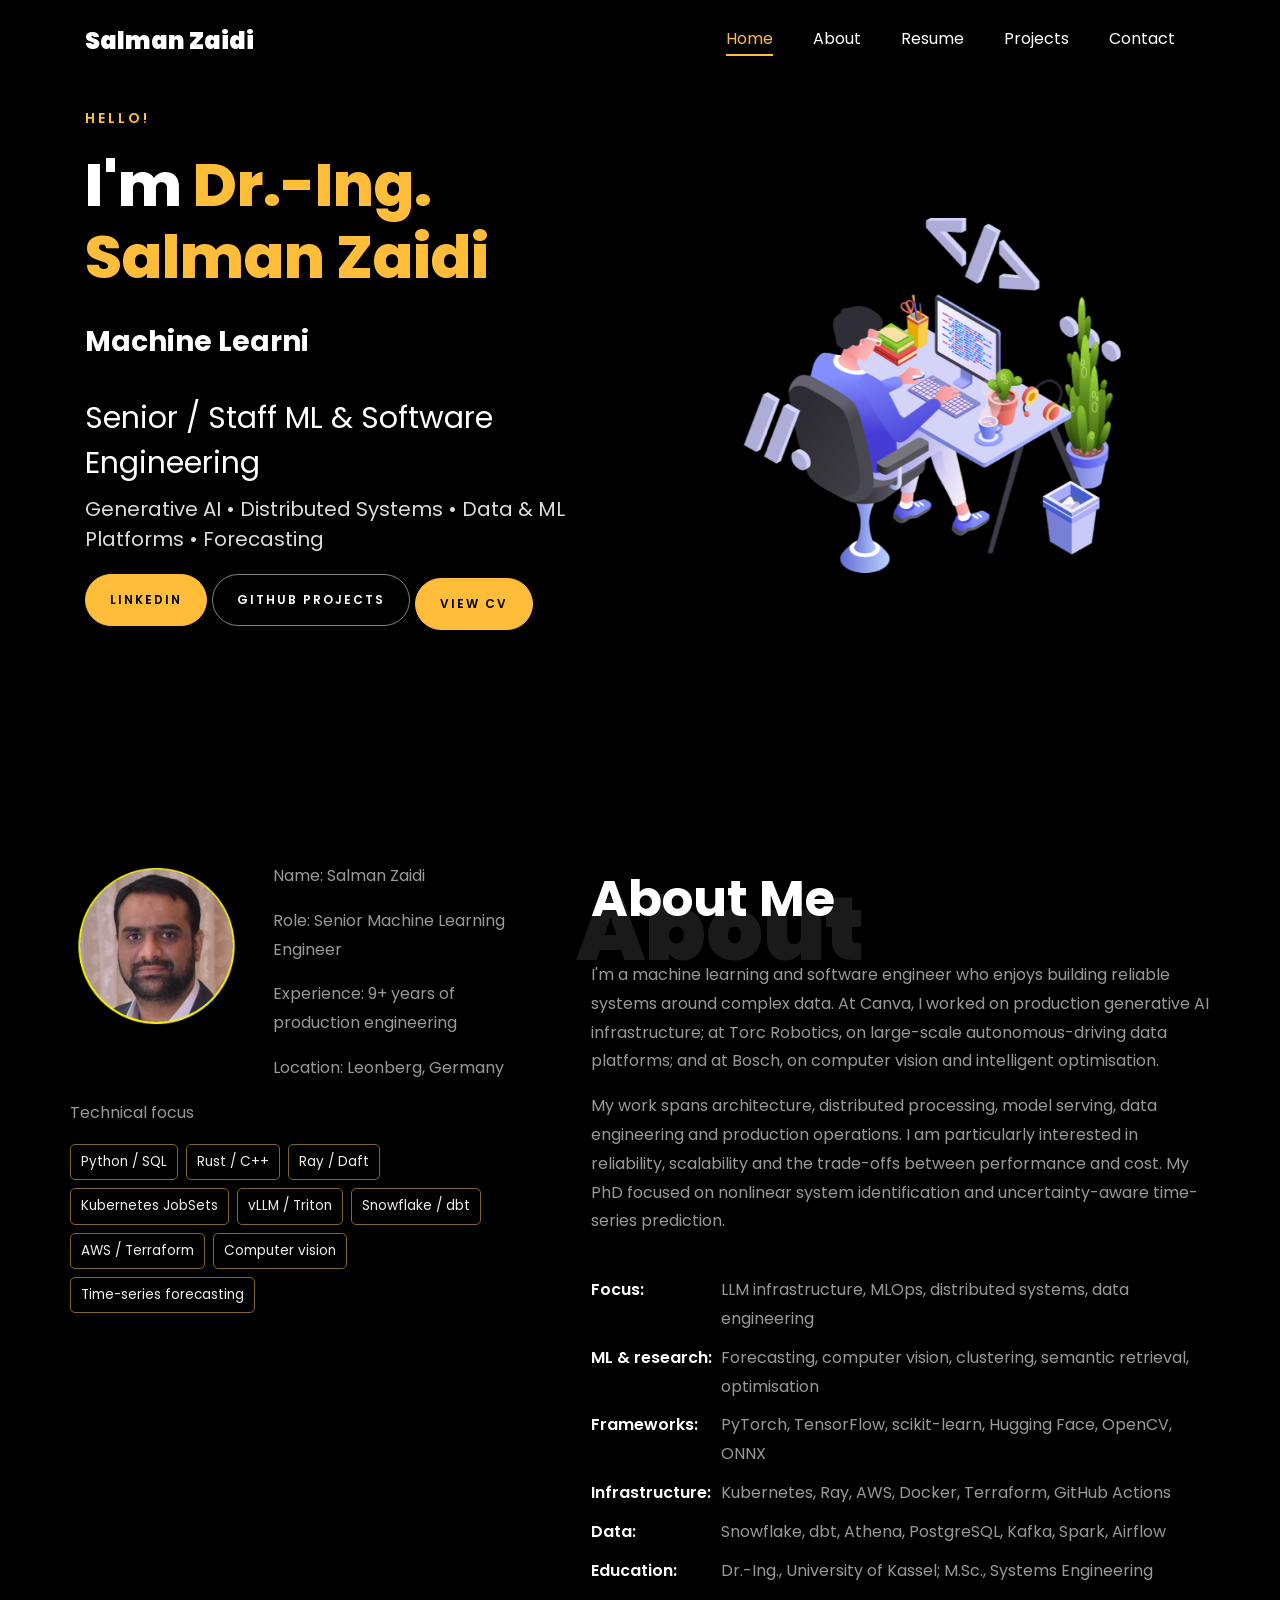
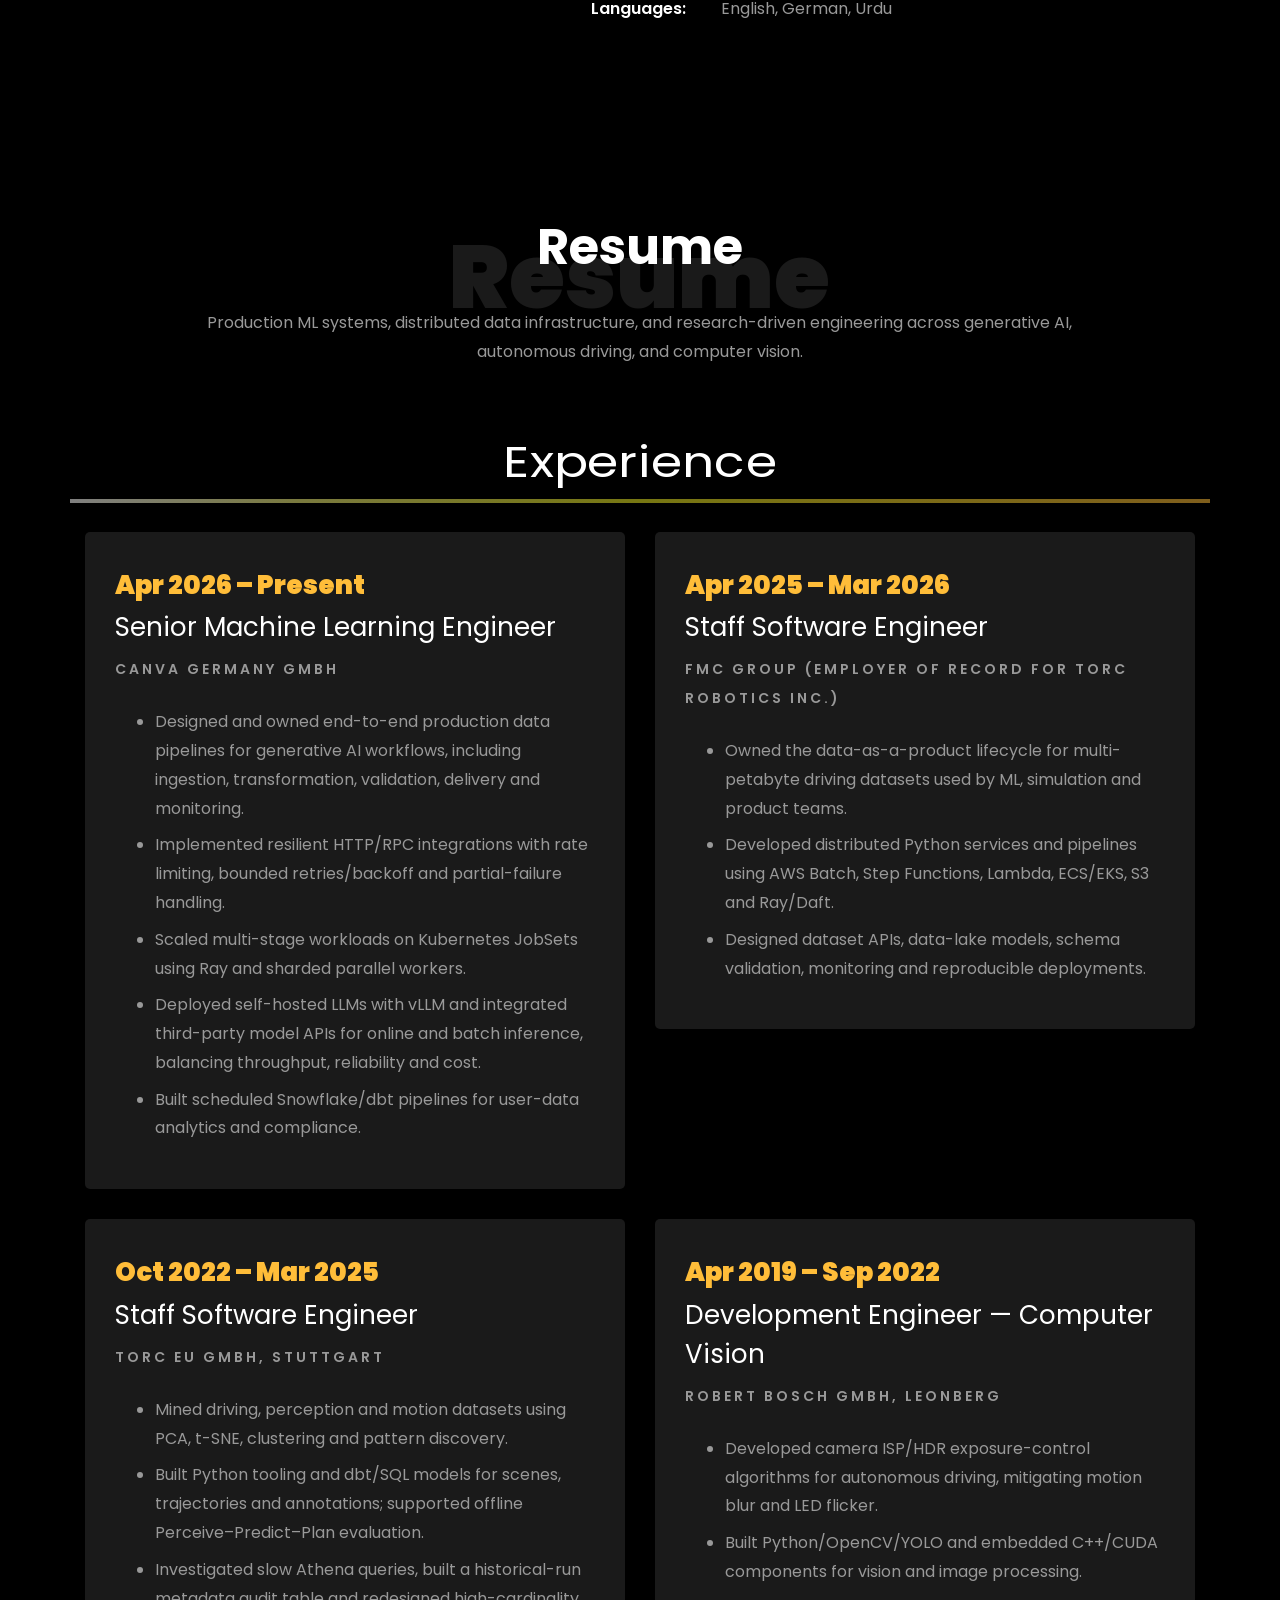
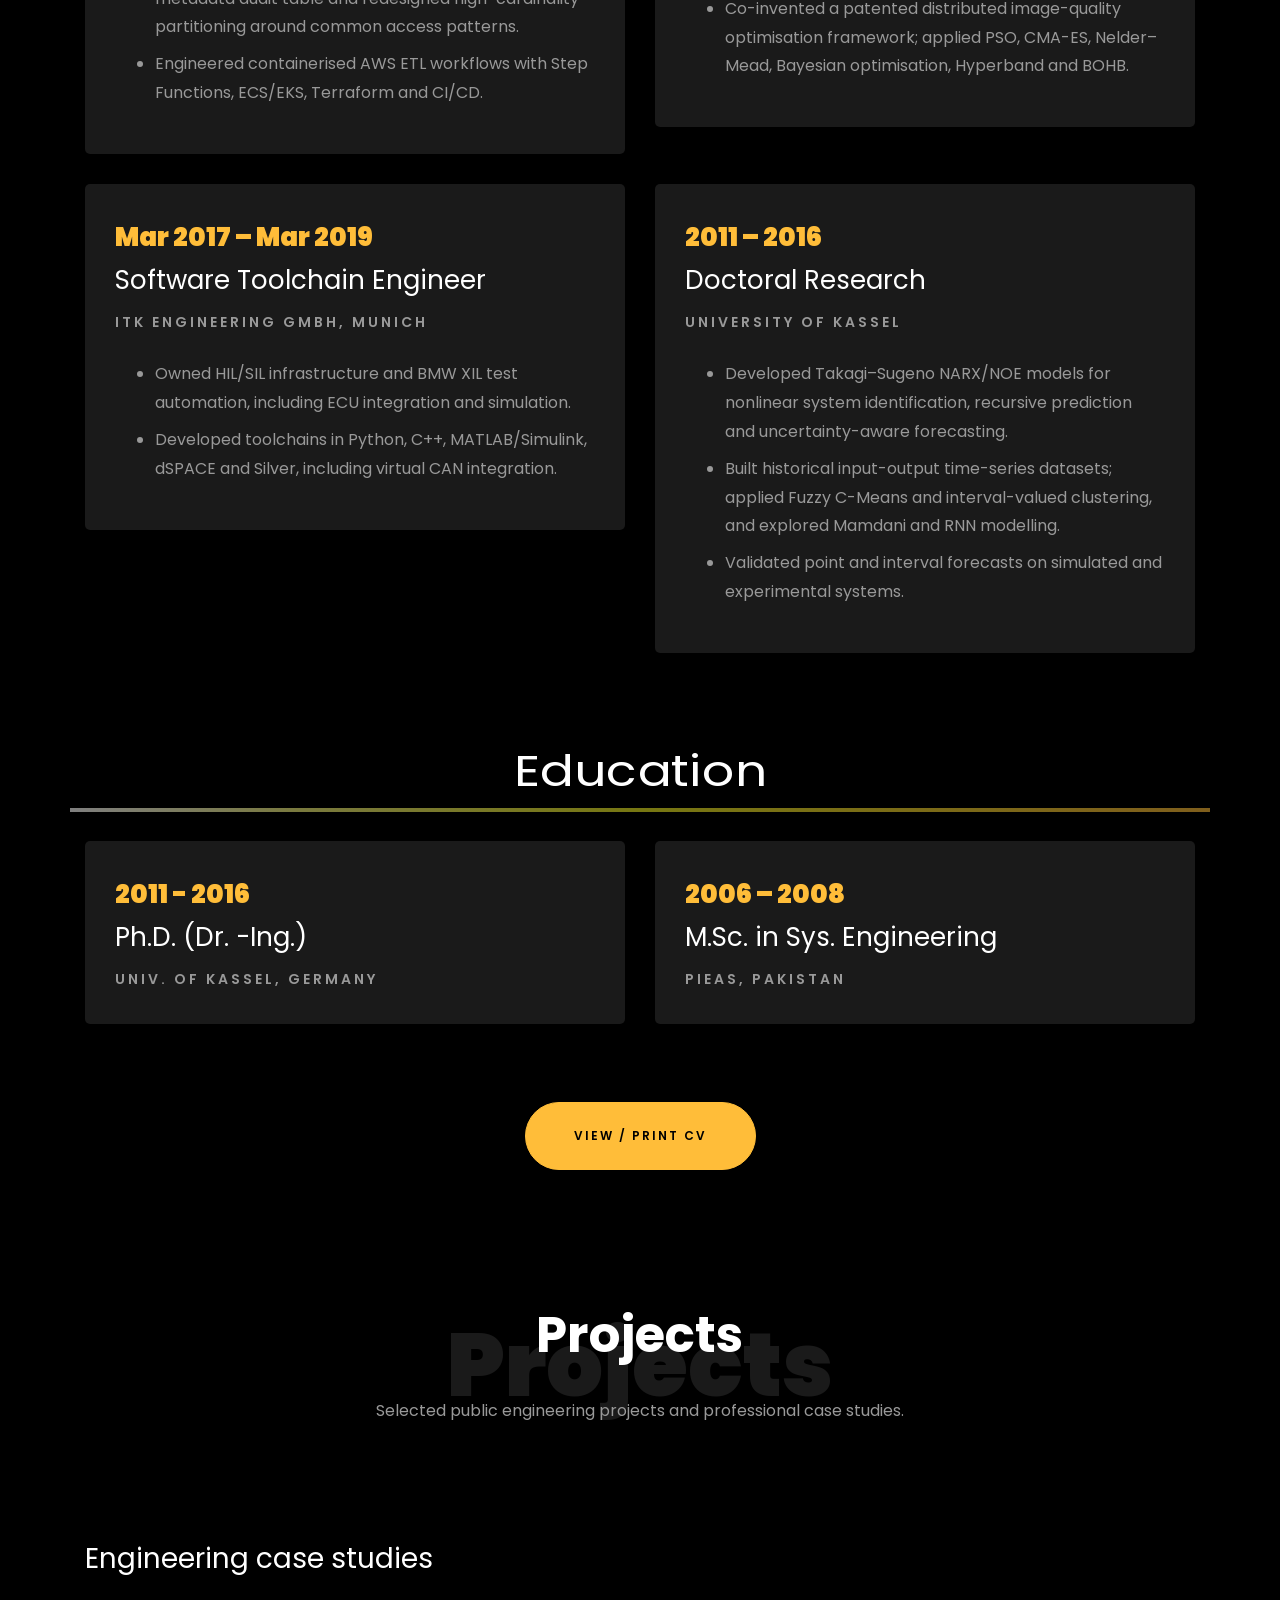
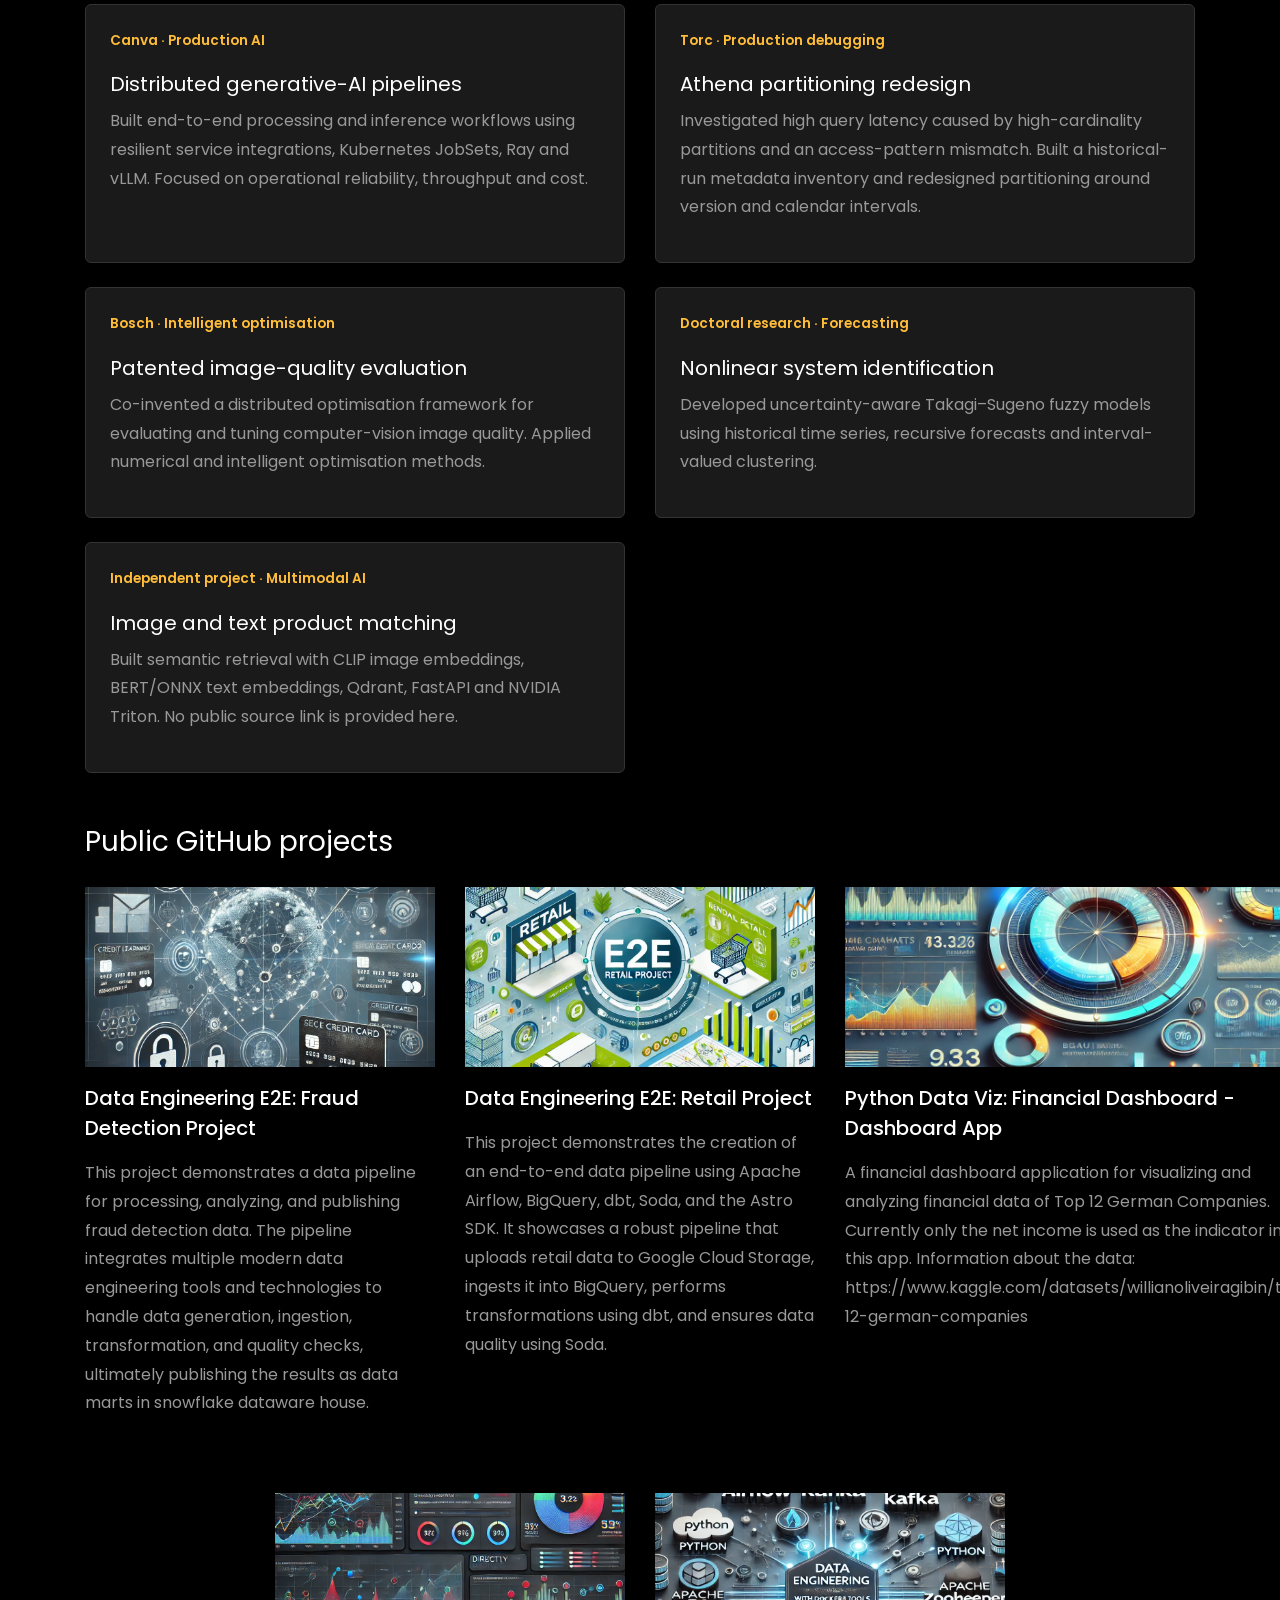
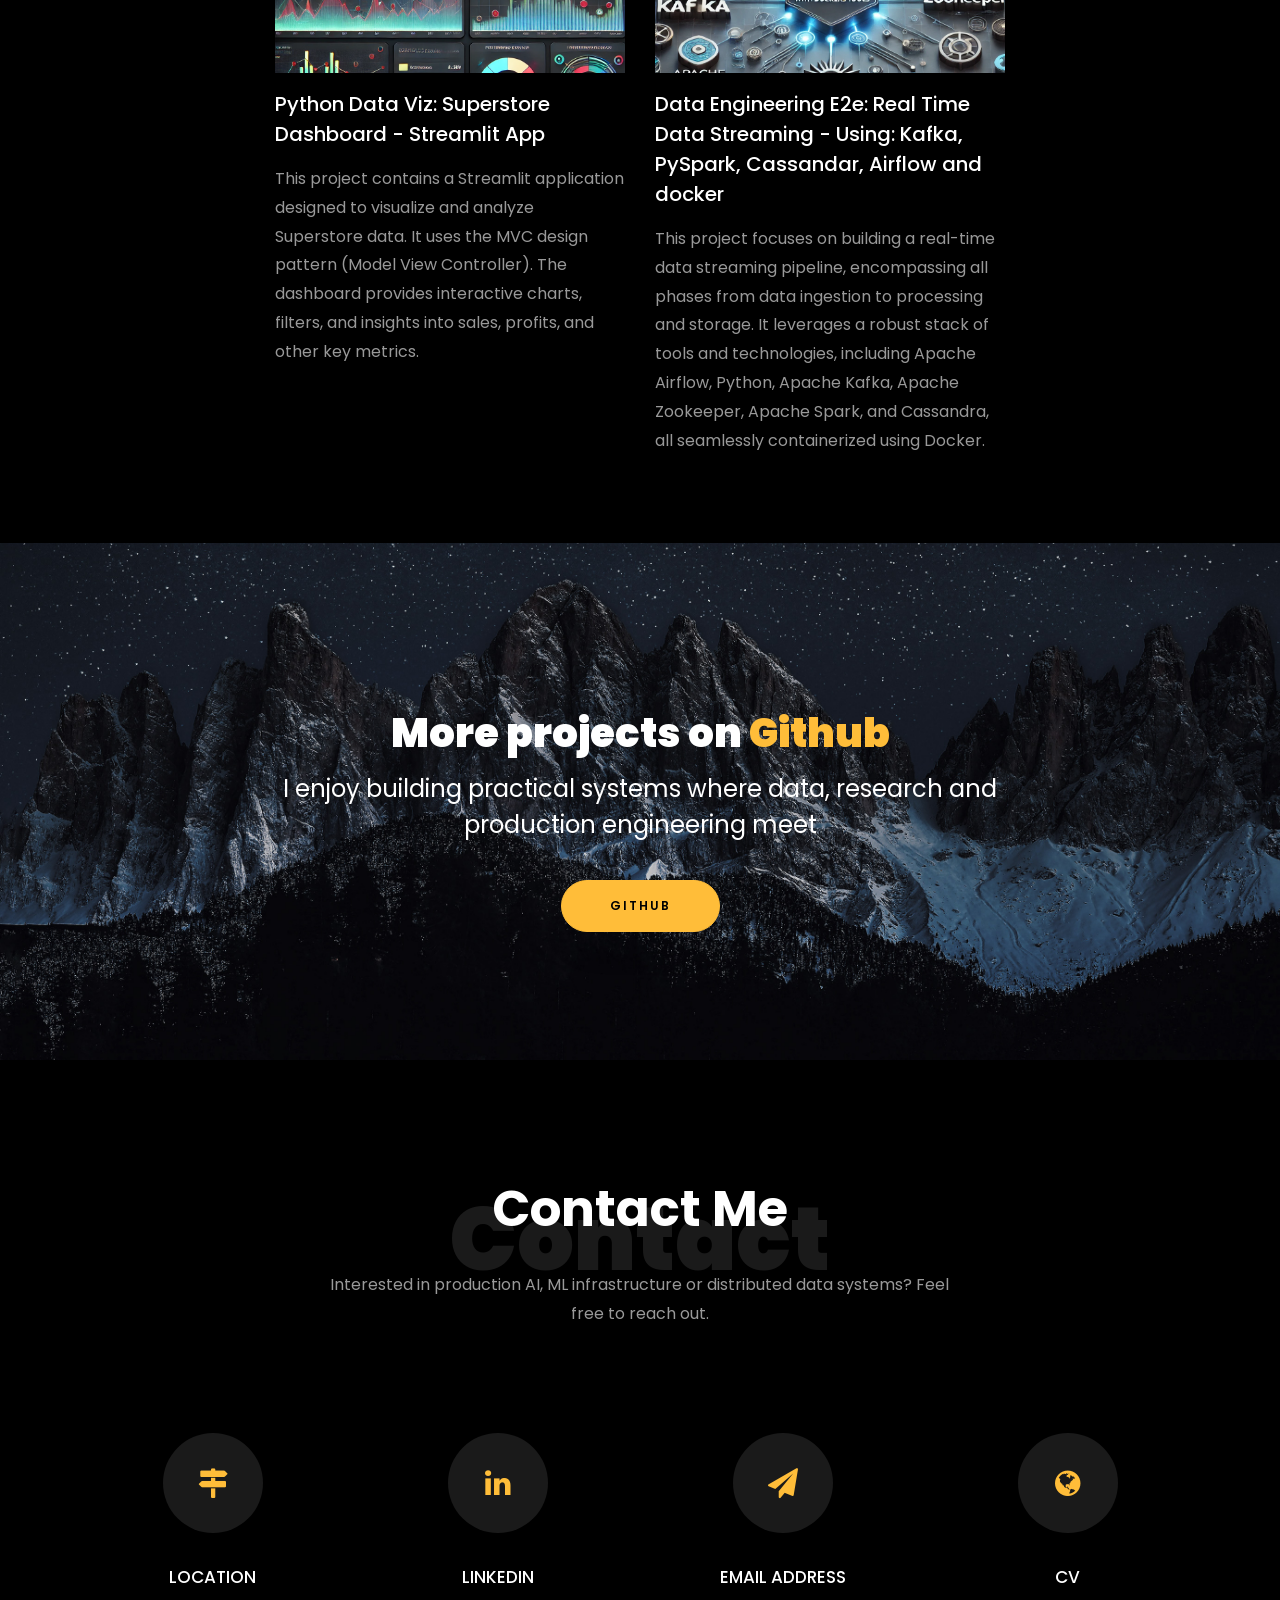
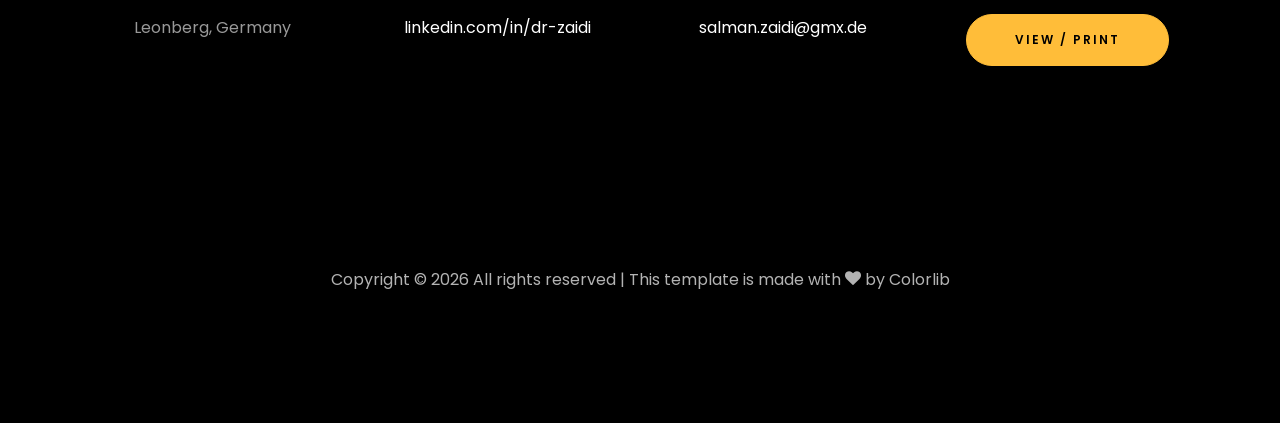
==== commit 9a99d9be: "Update portfolio with Canva, current experience and professional contact" ====
--- a/index.html
+++ b/index.html
@@ -2,7 +2,8 @@
 <html lang="en">
 
 <head>
-	<title>Salman Zaidi Portfolio</title>
+	<title>Dr.-Ing. Salman Zaidi | ML Engineering &amp; Distributed Systems</title>
+ <meta name="description" content="Senior Machine Learning Engineer with Staff-level software engineering experience in generative AI, distributed systems, data platforms and forecasting.">
 	<meta charset="utf-8">
 	<meta name="viewport" content="width=device-width, initial-scale=1, shrink-to-fit=no">
 
@@ -110,7 +111,17 @@
 		.zoom-effect:hover {
 			transform: scale(1.1);
 		}
-	</style>
+	
+ .profile-tags { display:flex; flex-wrap:wrap; gap:8px; margin:16px 0; padding:0; list-style:none; }
+ .profile-tags li { border:1px solid #826629; border-radius:5px; color:#eee; padding:5px 10px; font-size:.85rem; }
+ .portfolio-case { border:1px solid #333; background:#1a1a1a; border-radius:6px; padding:24px; margin-bottom:24px; }
+ .portfolio-case h3 { font-size:1.25rem; color:#fff; }
+ .portfolio-case .case-label { color:#ffbd39; font-size:.85rem; font-weight:600; }
+ .resume-wrap li { margin-bottom:8px; }
+ .contact-info a { overflow-wrap:anywhere; }
+ #typing-animation { white-space:normal; animation:none; font-size:clamp(20px,3vw,28px); }
+ @media(prefers-reduced-motion:reduce){#typing-animation:before{animation:none}}
+ </style>
 
 
 </head>
@@ -152,7 +163,7 @@
 							data-scrollax=" properties: { translateY: '70%' }">
 							<div class="text">
 								<span class="subheading">Hello!</span>
-								<h1 class="mb-4 mt-3">I'm <span>Salman Zaidi</span></h1>
+								<h1 class="mb-4 mt-3">I'm <span>Dr.-Ing. Salman Zaidi</span></h1>
 
 								<!-- Element to contain animated typing -->
 								<span id="typing-animation"></span>
@@ -163,11 +174,7 @@
 									const typingAnimationElement = document.getElementById('typing-animation');
 
 									// Create an array of typing text
-									const typingTexts = [
-										'Software Engineer  ',
-										'Data Engineer      ',
-										'Data Scientist     ',
-									];
+									const typingTexts = ['Machine Learning Engineer', 'Distributed Systems Engineer', 'AI & Data Platform Engineer'];
 
 									// Create a function to display the typing animation for a given text
 									function playTypingAnimation(text) {
@@ -186,20 +193,24 @@
 									}
 
 									// Start the typing animation loop
-									playTypingAnimation(typingTexts[0]);
+									if (window.matchMedia('(prefers-reduced-motion: reduce)').matches) {
+ typingAnimationElement.textContent = typingTexts[0];
+ } else { playTypingAnimation(typingTexts[0]); }
 
 								</script>
 
 								<br>
 								<br>
-								<h2>A Staff Software Engineer</h2>
+								<h2>Senior / Staff ML &amp; Software Engineering</h2>
+ <p style="color:#ddd">Generative AI &bull; Distributed Systems &bull; Data &amp; ML Platforms &bull; Forecasting</p>
 								<!-- <h2 class="d-flex" style="margin-bottom: 0">With over 5 years of experience</h2> -->
 								<!-- <br> -->
 								<p><a href="https://linkedin.com/in/dr-zaidi" class="btn btn-primary py-3 px-4"
 										target="_blank" rel="noopener noreferrer">Linkedin</a>
 									<a href="https://github.com/drsshz"
 										class="btn btn-white btn-outline-white py-3 px-4" target="_blank"
-										rel="noopener noreferrer">Projects Portfolio</a>
+										rel="noopener noreferrer">GitHub Projects</a>
+ <a href="cv.html" class="btn btn-primary py-3 px-4 mt-2">View CV</a>
 								<p>
 							</div>
 						</div>
@@ -229,71 +240,18 @@
 									<div class="col-sm-6 col-md-7">
 										<div class="about-info">
 											<p><span class="title-s">Name: </span> <span>Salman Zaidi</span></p>
-											<p><span class="title-s">Job Role: </span> <span>Staff Software
-													Engineer</span>
+											<p><span class="title-s">Role: </span><span>Senior Machine Learning Engineer</span></p>
+											<p><span class="title-s">Experience: </span> <span>9+ years of production engineering</span>
 											</p>
-											<p><span class="title-s">Experience: </span> <span>16 Years</span>
-											</p>
-											<p><span class="title-s">Address: </span> <span>Leonberg, Germany</span></p>
+											<p><span class="title-s">Location: </span> <span>Leonberg, Germany</span></p>
 										</div>
 									</div>
 								</div>
 
 								<div class="skill-mf">
-									<p class="title-s">Skills</p>
-
-									<span>Programming(Python, SQL, C++, JavaScript, Bash, Bash, Groovy)</span> <span
-										class="pull-right">95%</span>
-									<div class="progress">
-										<div class="progress-bar" role="progressbar" style="width: 85%"
-											aria-valuenow="95" aria-valuemin="0" aria-valuemax="100"></div>
-									</div>
-									<span>Data Extraction/Ingestion (Kafka, Spark Streaming, AirByte, FiveTrain,
-										DLT)</span> <span class="pull-right">80%</span>
-									<div class="progress">
-										<div class="progress-bar" role="progressbar" style="width: 90%"
-											aria-valuenow="80" aria-valuemin="0" aria-valuemax="100"></div>
-									</div>
-									<span>Data Modelling/Processing (Apache Spark, dbt)</span> <span
-										class="pull-right">90%</span>
-									<div class="progress">
-										<div class="progress-bar" role="progressbar" style="width: 90%"
-											aria-valuenow="90" aria-valuemin="0" aria-valuemax="100"></div>
-									</div>
-									<span>Data Orchestration (Apache Airflow, Dagster)</span> <span
-										class="pull-right">70%</span>
-									<div class="progress">
-										<div class="progress-bar" role="progressbar" style="width: 90%"
-											aria-valuenow="70" aria-valuemin="0" aria-valuemax="100"></div>
-									</div>
-									<span>Data Visualization (Dash, Streamlit, Metabase)</span> <span
-										class="pull-right">70%</span>
-									<div class="progress">
-										<div class="progress-bar" role="progressbar" style="width: 90%"
-											aria-valuenow="70" aria-valuemin="0" aria-valuemax="100"></div>
-									</div>
-									<span>Databases (SQL/NoSQL,OLAP/OLTP)</span> <span class="pull-right">60%</span>
-									<div class="progress">
-										<div class="progress-bar" role="progressbar" style="width: 90%"
-											aria-valuenow="60" aria-valuemin="0" aria-valuemax="100"></div>
-									</div>
-									<span>Cloud Infra (AWS, GCP, Azure)</span> <span class="pull-right">60%</span>
-									<div class="progress">
-										<div class="progress-bar" role="progressbar" style="width: 90%"
-											aria-valuenow="60" aria-valuemin="0" aria-valuemax="100"></div>
-									</div>
-									<span>Machine Learning/Deep Learning</span> <span class="pull-right">80%</span>
-									<div class="progress">
-										<div class="progress-bar" role="progressbar" style="width: 80%"
-											aria-valuenow="80" aria-valuemin="0" aria-valuemax="100"></div>
-									</div>
-									<span>CI/CD (Docker, Github, ECS/EKS, Kubernetes)</span> <span
-										class="pull-right">70%</span>
-									<div class="progress">
-										<div class="progress-bar" role="progressbar" style="width: 80%"
-											aria-valuenow="70" aria-valuemin="0" aria-valuemax="100"></div>
-									</div>
-								</div>
+ <p class="title-s">Technical focus</p>
+ <ul class="profile-tags"><li>Python / SQL</li><li>Rust / C++</li><li>Ray / Daft</li><li>Kubernetes JobSets</li><li>vLLM / Triton</li><li>Snowflake / dbt</li><li>AWS / Terraform</li><li>Computer vision</li><li>Time-series forecasting</li></ul>
+ </div>
 							</div>
 						</div>
 					</div>
@@ -304,42 +262,17 @@
 
 								<h1 class="big">About</h1>
 								<h2 class="mb-4">About Me</h2>
-								<p> Highly flexible Ph.D. graduate with strong analytical and problem solving skills to
-									turn complex requirement into scalable and robusts systems offering technical
-									expertise in software and data engineering, data science and analytics, machine
-									learning, parallel and distributed computing; focusing on quality and
-									efficiency.Demonstrated success in leading impactful projects and providing
-									effective
-									mentorship.
-								</p>
-								<ul class="about-info mt-4 px-md-0 px-2">
-									<li class="d-flex"><span>Profile:</span> <span>Software Engineering, Data
-											Engineering, Data Science &amp; Analytics, Computer Vision, DevOps,
-											ML/DL</span>
-									</li>
-									<li class="d-flex"><span>Domain:</span> <span>Data-driven Modelling, Advancded
-											Driving
-											Assistance Systems (ADAS), Automated Driving (AD)
-										</span></li>
-									<li class="d-flex"><span>Education:</span> <span>Ph.D. (Dr. -Ing.)
-											Univ. of Kassel, Germany</span></li>
-									<li class="d-flex"><span>Language:</span> <span>English, German, Urdu</span></li>
-									<li class="d-flex"><span>Architecture:</span> <span>Software design, ETL/ELT, Data
-											orchestration,Data Viz</span></li>
-									<li class="d-flex"><span>Frameworks:</span> <span>Keras, Pytorch, Tensor Flow,
-											SQLAlchemy, Cuda
-										</span></li>
-									<li class="d-flex"><span>DBMS:</span> <span>Amazon Athena, Duckdb, PostgreSQL
-											Snowflake, BigQuery</span></li>
-									<li class="d-flex"><span>NoSQL:</span> <span>Amazon Dynamodb, Redis, MongoDB,
-											Cassandra</span></li>
-									<li class="d-flex"><span>Major Tools:</span> <span>Git, dbt, dlt, docker, airbtye,
-											github actions,airflow, kubernetes, airbyte, dagster</span></li>
-									<li class="d-flex"><span>Other Skills:</span> <span>Cloud, PySpark, Excel,
-											JIRA, MIRO, Pixlr, Confluence</span></li>
-									<li class="d-flex"><span>Interest:</span> <span>Traveling, Squash, Teaching</span>
-									</li>
-								</ul>
+								<p>I'm a machine learning and software engineer who enjoys building reliable systems around complex data. At Canva, I worked on production generative AI infrastructure; at Torc Robotics, on large-scale autonomous-driving data platforms; and at Bosch, on computer vision and intelligent optimisation.</p>
+ <p>My work spans architecture, distributed processing, model serving, data engineering and production operations. I am particularly interested in reliability, scalability and the trade-offs between performance and cost. My PhD focused on nonlinear system identification and uncertainty-aware time-series prediction.</p>
+ <ul class="about-info mt-4 px-md-0 px-2">
+ <li class="d-flex"><span>Focus:</span><span>LLM infrastructure, MLOps, distributed systems, data engineering</span></li>
+ <li class="d-flex"><span>ML &amp; research:</span><span>Forecasting, computer vision, clustering, semantic retrieval, optimisation</span></li>
+ <li class="d-flex"><span>Frameworks:</span><span>PyTorch, TensorFlow, scikit-learn, Hugging Face, OpenCV, ONNX</span></li>
+ <li class="d-flex"><span>Infrastructure:</span><span>Kubernetes, Ray, AWS, Docker, Terraform, GitHub Actions</span></li>
+ <li class="d-flex"><span>Data:</span><span>Snowflake, dbt, Athena, PostgreSQL, Kafka, Spark, Airflow</span></li>
+ <li class="d-flex"><span>Education:</span><span>Dr.-Ing., University of Kassel; M.Sc., Systems Engineering</span></li>
+ <li class="d-flex"><span>Languages:</span><span>English, German, Urdu</span></li>
+ </ul>
 							</div>
 						</div>
 					</div>
@@ -357,10 +290,7 @@
 				<div class="col-md-10 heading-section text-center ftco-animate">
 					<h1 class="big big-2">Resume</h1>
 					<h2 class="mb-4">Resume</h2>
-					<p>Seasoned Staff Software / Data Engineerg with 5+ years of experience driving business strategies
-						through
-						data-driven insights. Proven expertise in software engineering, data science and engineering,
-						statistical analysis, machine learning algorithms.</p>
+					<p>Production ML systems, distributed data infrastructure, and research-driven engineering across generative AI, autonomous driving, and computer vision.</p>
 				</div>
 			</div>
 
@@ -371,98 +301,13 @@
 			<br>
 
 			<div class="row">
-				<div class="col-md-6">
-					<div class="resume-wrap ftco-animate">
-						<span class="date">OCT 2022-Present</span>
-						<h2>Staff Software Engineer</h2>
-						<span class="position">Torc EU GmbH, Stuttgart Germany</span>
-						<p class="mt-4"> Torc Europe GmbH is an independent entity and a 100% subsidiary of Torc
-							Robotics, Inc. Close to an existing Daimler Truck Research and Development facility and near
-							the Daimler Truck.
-						<ul>
-							<li><span class="experience-bpt">Traffic Scenario Identification: </span> Established and
-								deployed innova- tive Python tooling and SQL models to analyze and validate critical
-								traffic scenarios; leveraging AWS Glue, Athena, and data build tool (dbt) for seamless
-								scalability.</li>
-							<li><span class="experience-bpt">CloudPipelines: </span>Designed and implemented robust ETL
-								pipelines using AWS Step Functions, Elastic Containser Service (ECS), and automated
-								infrastructure with Terraform, ensuring reliability, observability and monitoring
-								(datadog) and efficiency.
-							</li>
-							<li><span class="experience-bpt">Machine Learning and Deep learning: </span> Applied
-								advanced ML and DL techniques to uncover traffic insights, facilitating validation pro-
-								cesses.</li>
-							<li><span class="experience-bpt">DevOps: </span> Streamlined deployment processes by
-								implementing CI/CD pipelines with GitHub Actions and automated cloud infrastructure
-								provisioning using Terraform, enhancing team productivity and system reliability.</li>
-						</ul>
-						</p>
-					</div>
-
-				</div>
-
-				<div class="col-md-6">
-					<div class="resume-wrap ftco-animate">
-						<span class="date">April 2019 - Sep 2022</span>
-						<h2>Software Development Engineer</h2>
-						<span class="position">Robert Bosch GmbH, Leonberg, Germany</span>
-						<p class="mt-4">Bosch is the largest automotive supplier.
-						<ul>
-							<li><span class="experience-bpt">Major Responsibilities</span>
-								<ul>
-									<li>ISP control based on the imager data and ISP tuning for best possible generation
-										of images.</li>
-									<li>Exposure control of full HDR images for the mitigation of image artifacts (e.g.
-										motion blur, LED flicker).</li>
-									<li>Strategies for optimal KPIs for computer and display vision.</li>
-								</ul>
-							</li>
-							<li><span class="experience-bpt">Major Technologies</span>
-								<ul>
-									<li>Deep learning frameworks (e.g. YOLO for video perception).</li>
-									<li>Optimization framework (e.g. Particle Swarm Optimization (PSO), Nelder-Mead,
-										CMA-ES, Bayesion optimization, Hyperband, BOHB).</li>
-									<li>OOP-based, parallel and distributed programming in Python (opencv, numpy, scipy,
-										multithreading, multiprocessing).</li>
-									<li>Containerized services based on client and server architecture in Python.</li>
-									<li>Embedded C++ including Cuda for time and memory efficient programming</li>
-								</ul>
-							</li>
-						</ul>
-						</p>
-					</div>
-				</div>
-				<div class="col-md-6">
-					<div class="resume-wrap ftco-animate">
-						<span class="date">Mar 2017 - Mar 2019</span>
-						<h2>Software Toolchain Developer</h2>
-						<span class="position">ITK Engineering GmbH, Munich, Germany</span>
-						<p class="mt-4">As a subsidiary of Bosch, it serves clients from industries including
-							automotive, aerospace, and medical technology.
-						<ul>
-							<li>Responsible for Hardware-in-the-loop (HIL) and Software-in-the- Loop (SIL) toolchain
-								infrastructure architecture / automaton
-							</li>
-						</ul>
-						</p>
-					</div>
-				</div>
-				<div class="col-md-6">
-					<div class="resume-wrap ftco-animate">
-						<span class="date"> OCT 2011 - FEB 2017</span>
-						<h2>Research Associate</h2>
-						<span class="position">University of Kassel, Germany</span>
-						<p class="mt-4">Founded in 1971 located in Kassel, Hessen, in central Germany.
-						<ul>
-							<li> Application of computational intelligence for data driven modelling of dynamic systems
-								with uncertainties
-							</li>
-						</ul>
-						</p>
-					</div>
-				</div>
-			</div>
-
+<div class="col-md-6"><div class="resume-wrap ftco-animate"><span class="date">Apr 2026 – Present</span><h2>Senior Machine Learning Engineer</h2><span class="position">Canva Germany GmbH</span><ul class="mt-4"><li>Designed and owned end-to-end production data pipelines for generative AI workflows, including ingestion, transformation, validation, delivery and monitoring.</li><li>Implemented resilient HTTP/RPC integrations with rate limiting, bounded retries/backoff and partial-failure handling.</li><li>Scaled multi-stage workloads on Kubernetes JobSets using Ray and sharded parallel workers.</li><li>Deployed self-hosted LLMs with vLLM and integrated third-party model APIs for online and batch inference, balancing throughput, reliability and cost.</li><li>Built scheduled Snowflake/dbt pipelines for user-data analytics and compliance.</li></ul></div></div>
+<div class="col-md-6"><div class="resume-wrap ftco-animate"><span class="date">Apr 2025 – Mar 2026</span><h2>Staff Software Engineer</h2><span class="position">FMC Group (Employer of Record for Torc Robotics Inc.)</span><ul class="mt-4"><li>Owned the data-as-a-product lifecycle for multi-petabyte driving datasets used by ML, simulation and product teams.</li><li>Developed distributed Python services and pipelines using AWS Batch, Step Functions, Lambda, ECS/EKS, S3 and Ray/Daft.</li><li>Designed dataset APIs, data-lake models, schema validation, monitoring and reproducible deployments.</li></ul></div></div>
+<div class="col-md-6"><div class="resume-wrap ftco-animate"><span class="date">Oct 2022 – Mar 2025</span><h2>Staff Software Engineer</h2><span class="position">Torc EU GmbH, Stuttgart</span><ul class="mt-4"><li>Mined driving, perception and motion datasets using PCA, t-SNE, clustering and pattern discovery.</li><li>Built Python tooling and dbt/SQL models for scenes, trajectories and annotations; supported offline Perceive–Predict–Plan evaluation.</li><li>Investigated slow Athena queries, built a historical-run metadata audit table and redesigned high-cardinality partitioning around common access patterns.</li><li>Engineered containerised AWS ETL workflows with Step Functions, ECS/EKS, Terraform and CI/CD.</li></ul></div></div>
+<div class="col-md-6"><div class="resume-wrap ftco-animate"><span class="date">Apr 2019 – Sep 2022</span><h2>Development Engineer — Computer Vision</h2><span class="position">Robert Bosch GmbH, Leonberg</span><ul class="mt-4"><li>Developed camera ISP/HDR exposure-control algorithms for autonomous driving, mitigating motion blur and LED flicker.</li><li>Built Python/OpenCV/YOLO and embedded C++/CUDA components for vision and image processing.</li><li>Co-invented a patented distributed image-quality optimisation framework; applied PSO, CMA-ES, Nelder–Mead, Bayesian optimisation, Hyperband and BOHB.</li></ul></div></div>
+<div class="col-md-6"><div class="resume-wrap ftco-animate"><span class="date">Mar 2017 – Mar 2019</span><h2>Software Toolchain Engineer</h2><span class="position">ITK Engineering GmbH, Munich</span><ul class="mt-4"><li>Owned HIL/SIL infrastructure and BMW XIL test automation, including ECU integration and simulation.</li><li>Developed toolchains in Python, C++, MATLAB/Simulink, dSPACE and Silver, including virtual CAN integration.</li></ul></div></div>
+<div class="col-md-6"><div class="resume-wrap ftco-animate"><span class="date">2011 – 2016</span><h2>Doctoral Research</h2><span class="position">University of Kassel</span><ul class="mt-4"><li>Developed Takagi–Sugeno NARX/NOE models for nonlinear system identification, recursive prediction and uncertainty-aware forecasting.</li><li>Built historical input-output time-series datasets; applied Fuzzy C-Means and interval-valued clustering, and explored Mamdani and RNN modelling.</li><li>Validated point and interval forecasts on simulated and experimental systems.</li></ul></div></div>
+</div>
 			<br>
 			<br>
 
@@ -492,8 +337,8 @@
 
 			<div class="row justify-content-center mt-5">
 				<div class="col-md-6 text-center ftco-animate">
-					<p><a href="https://drive.google.com/file/d/18Cs1018OanDkmJ73_xIvfbAInnHNqr6z/view?usp=drive_link"
-							class="btn btn-primary py-4 px-5" target="_blank" rel="noopener noreferrer">Download CV</a>
+					<p><a href="cv.html"
+							class="btn btn-primary py-4 px-5" target="_blank" rel="noopener noreferrer">View / Print CV</a>
 					</p>
 				</div>
 			</div>
@@ -508,10 +353,15 @@
 				<div class="col-md-7 heading-section text-center ftco-animate">
 					<h1 class="big big-2">Projects</h1>
 					<h2 class="mb-4">Projects</h2>
-					<p>Below are the sample Data Analytics projects on Python, SQL, Airflow, dbt, Airbyte and Soda</p>
-				</div>
-			</div>
-			<div class="row d-flex">
+					<p>Selected public engineering projects and professional case studies.</p>
+				</div>
+			</div>
+			<h3 class="mb-4">Engineering case studies</h3><div class="row"><div class="col-md-6 d-flex"><article class="portfolio-case w-100"><p class="case-label">Canva · Production AI</p><h3>Distributed generative-AI pipelines</h3><p>Built end-to-end processing and inference workflows using resilient service integrations, Kubernetes JobSets, Ray and vLLM. Focused on operational reliability, throughput and cost.</p></article></div>
+<div class="col-md-6 d-flex"><article class="portfolio-case w-100"><p class="case-label">Torc · Production debugging</p><h3>Athena partitioning redesign</h3><p>Investigated high query latency caused by high-cardinality partitions and an access-pattern mismatch. Built a historical-run metadata inventory and redesigned partitioning around version and calendar intervals.</p></article></div>
+<div class="col-md-6 d-flex"><article class="portfolio-case w-100"><p class="case-label">Bosch · Intelligent optimisation</p><h3>Patented image-quality evaluation</h3><p>Co-invented a distributed optimisation framework for evaluating and tuning computer-vision image quality. Applied numerical and intelligent optimisation methods.</p></article></div>
+<div class="col-md-6 d-flex"><article class="portfolio-case w-100"><p class="case-label">Doctoral research · Forecasting</p><h3>Nonlinear system identification</h3><p>Developed uncertainty-aware Takagi–Sugeno fuzzy models using historical time series, recursive forecasts and interval-valued clustering.</p></article></div>
+<div class="col-md-6 d-flex"><article class="portfolio-case w-100"><p class="case-label">Independent project · Multimodal AI</p><h3>Image and text product matching</h3><p>Built semantic retrieval with CLIP image embeddings, BERT/ONNX text embeddings, Qdrant, FastAPI and NVIDIA Triton. No public source link is provided here.</p></article></div></div><h3 class="mt-4 mb-4">Public GitHub projects</h3>
+<div class="row d-flex">
 				<div class="col-md-4 d-flex ftco-animate">
 					<div class="blog-entry justify-content-end">
 						<a href="https://github.com/drsshz/e2e_fraud_transactions_detection" target="_blank"
@@ -649,7 +499,7 @@
 				<div class="col-md-7 ftco-animate text-center">
 					<h2>More projects on<span> Github </span> </h2>
 					<div class="heading">
-						<h4> I love to solve business problems &amp; uncover hidden data stories </h4>
+						<h4> I enjoy building practical systems where data, research and production engineering meet </h4>
 						<br>
 						<p><a target="_blank" rel="noopener noreferrer" href="https://github.com/drsshz/" class="btn btn-primary py-3 px-5">GitHub</a></p>
 					</div>
@@ -667,7 +517,7 @@
 				<div class="col-md-7 heading-section text-center ftco-animate">
 					<h1 class="big big-2">Contact</h1>
 					<h2 class="mb-4">Contact Me</h2>
-					<p>Below are the details to reach out to me!</p>
+					<p>Interested in production AI, ML infrastructure or distributed data systems? Feel free to reach out.</p>
 				</div>
 			</div>
 
@@ -677,17 +527,16 @@
 						<div class="icon d-flex align-items-center justify-content-center">
 							<span class="icon-map-signs"></span>
 						</div>
-						<h3 class="mb-4">Address</h3>
+						<h3 class="mb-4">Location</h3>
 						<p>Leonberg, Germany</p>
 					</div>
 				</div>
 				<div class="col-md-6 col-lg-3 d-flex ftco-animate">
 					<div class="align-self-stretch box p-4 text-center">
 						<div class="icon d-flex align-items-center justify-content-center">
-							<span class="icon-phone2"></span>
-						</div>
-						<h3 class="mb-4">Contact Number</h3>
-						<p><a href="tel://004917646784594">+4917646784594 </a></p>
+							<span class="icon-linkedin"></span>
+						</div>
+						<h3 class="mb-4">LinkedIn</h3><p><a href="https://linkedin.com/in/dr-zaidi" target="_blank" rel="noopener noreferrer">linkedin.com/in/dr-zaidi</a></p>
 					</div>
 				</div>
 				<div class="col-md-6 col-lg-3 d-flex ftco-animate">
@@ -696,7 +545,7 @@
 							<span class="icon-paper-plane"></span>
 						</div>
 						<h3 class="mb-4">Email Address</h3>
-						<p><a href="mailto:mail@salmanzaidi.de">mail@salmanzaidi.de</a></p>
+						<p><a href="mailto:salman.zaidi@gmx.de">salman.zaidi@gmx.de</a></p>
 					</div>
 				</div>
 				<div class="col-md-6 col-lg-3 d-flex ftco-animate">
@@ -704,8 +553,8 @@
 						<div class="icon d-flex align-items-center justify-content-center">
 							<span class="icon-globe"></span>
 						</div>
-						<h3 class="mb-4">Download Resume</h3>
-						<p><a target="_blank" rel="noopener noreferrer" class="btn btn-primary py-3 px-5" href="https://drive.google.com/file/d/1VsWgKx_rxdo5kf6ea2Q4-yhf9pvCTFix/view?usp=drive_link">Download</a></p>
+						<h3 class="mb-4">CV</h3>
+						<p><a target="_blank" rel="noopener noreferrer" class="btn btn-primary py-3 px-5" href="cv.html">View / Print</a></p>
 					</div>
 				</div>
 			</div>
